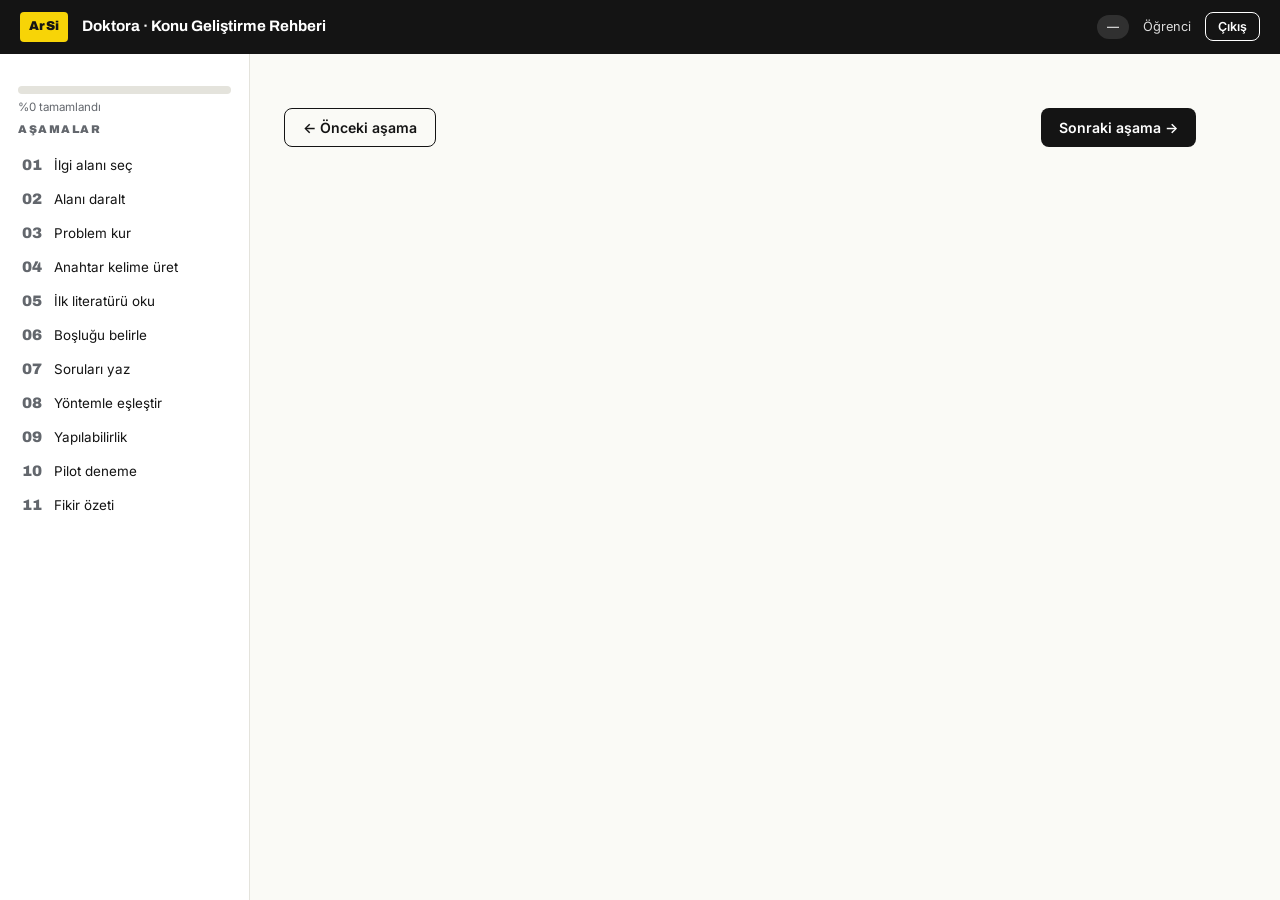
==== index.html @ 45e11c39 "Gemini AI entegrasyonu (anahtar Firestore'dan okunuyor, kodda yok): otomatik çeviri, boşluk/soru öne" ====
<!DOCTYPE html>
<html lang="tr">
<head>
<meta charset="UTF-8">
<meta name="viewport" content="width=device-width, initial-scale=1.0">
<title>Araştırma Konusu Geliştirme Sihirbazı</title>
<link rel="stylesheet" href="css/style.css">
<style>
@keyframes arsiSpin { to { transform: rotate(360deg); } }
.ai-spin { display:inline-block; width:11px; height:11px; border:2px solid rgba(20,20,20,.25); border-top-color:#141414; border-radius:50%; animation: arsiSpin .7s linear infinite; margin-right:6px; vertical-align:-1px; }
#aiStatus .ai-spin { border-color:rgba(255,255,255,.35); border-top-color:#fff; }
.ai-btn[disabled] { opacity:.6; cursor:wait; }
</style>
</head>
<body>

<!-- ============ UYGULAMA ============ -->
<div id="appScreen">
  <div class="topbar">
    <span class="mark">ArSi</span>
    <span class="title">Doktora · Konu Geliştirme Rehberi</span>
    <span class="spacer"></span>
    <span id="saveState" class="savestate">—</span>
    <span id="aiStatus" class="savestate" hidden style="background:rgba(247,212,7,.35)"><span class="ai-spin"></span>ArSi çalışıyor…</span>
    <span class="who" id="whoAmI"></span>
    <button class="btn sm ghost" style="border-color:#fff;color:#fff" id="logoutBtn">Çıkış</button>
  </div>

  <div class="layout">
    <nav class="rail" id="rail">
      <div class="progresswrap">
        <div class="progressbar"><div id="progressFill"></div></div>
        <div class="progresslabel" id="progressLabel">%0 tamamlandı</div>
      </div>
      <div class="rail-head">Aşamalar</div>
    </nav>

    <main class="content" id="stages">

      <section class="stage" data-stage="1">
        <span class="eyebrow">Aşama 1 / 11</span>
        <h1>İlgi alanını seç</h1>
        <p class="hint" style="margin-top:-8px">Burada hedeflenen: sizi gerçekten ilgilendiren geniş akademik alanları belirlemek. Bu seçimler henüz kesin konu değil, sadece başlangıç noktası.</p>
        <div class="yap"><b>YAP:</b> Boş sayfaya konu yazmaya çalışma; aşağıdaki alan havuzundan hareket et. Sana akademik olarak ilginç gelen <b>en az 3, en fazla 5</b> alanı işaretle, her biri için kısa gerekçe yaz.</div>
        <div class="card">
          <h3>Alan havuzu</h3>
          <div class="checks" id="alanChecks"></div>
          <label class="f">Diğer (listede yoksa)</label>
          <input type="text" data-k="s1.diger" placeholder="Kendi alanınızı yazın">
        </div>
        <div class="card">
          <h3>Seçtiğim alanlar ve gerekçelerim</h3>
          <p class="hint">Hedeflenen: her seçtiğiniz alan için neden ilginizi çektiğini, fark ettiğiniz ilk sorunu ve hangi bağlamda çalışabileceğinizi ayrı ayrı, rahatça yazabilmeniz. Yukarıda işaretlediğiniz alanlar otomatik listelenir.</p>
          <div id="alanRows"></div>
          <div class="kontrol"><b>Kontrol sorusu:</b> Seçtiğim alan yalnızca popüler olduğu için mi ilgimi çekiyor, yoksa gerçekten araştırmaya değer bir sorun içeriyor mu?</div>
        </div>
      </section>

      <section class="stage" data-stage="2">
        <span class="eyebrow">Aşama 2 / 11</span>
        <h1>Geniş alanı daralt</h1>
        <p class="hint" style="margin-top:-8px">Burada hedeflenen: geniş bir alanı, gerçekten araştırılabilir küçük bir konuya indirgemek. Beş boyuttan seçim yaptıkça konu netleşir.</p>
        <div class="yap"><b>YAP:</b> Seçtiğin alanı beş açıdan daralt: hedef grup, beceri/odak, araç, bağlam ve veri.</div>
        <div class="card"><h3>Hedef grup</h3><div class="checks" id="hedefChecks"></div><input type="text" data-k="s2.hedefDiger" placeholder="Diğer (listede yoksa buraya yazın)" style="margin-top:8px"></div>
        <div class="card"><h3>Beceri / odak</h3><div class="checks" id="beceriChecks"></div></div>
        <div class="card"><h3>Araç / ortam</h3><div class="checks" id="aracChecks"></div></div>
        <div class="card"><h3>Bağlam</h3><div class="checks" id="baglamChecks"></div><input type="text" data-k="s2.baglamDiger" placeholder="Diğer (listede yoksa buraya yazın)" style="margin-top:8px"></div>
        <div class="card"><h3>Veri türü</h3><div class="checks" id="veriChecks"></div></div>
        <div class="card">
          <h3>Daraltılmış konu cümlem</h3>
          <p class="hint">Bu cümle sonraki tüm aşamaların temelidir — boş bırakırsanız ilerleyebilirsiniz ama anahtar kelime üretimi ve özet aşamaları eksik kalır. En azından kabaca doldurmanız önerilir.</p>
          <textarea data-k="s2.konuCumlesi" placeholder="Geniş alan + hedef grup + odak + veri = daraltılmış konu cümlesi"></textarea>
        </div>
      </section>

      <section class="stage" data-stage="3">
        <span class="eyebrow">Aşama 3 / 11</span>
        <h1>Gözlemden araştırma problemine geç</h1>
        <p class="hint" style="margin-top:-8px">Burada hedeflenen: yukarıda verdiğiniz kısa yanıtları, akademik bir "araştırma problemi" paragrafına dönüştürmek. Önce soruları tek tek yanıtlayın; alttaki paragraf kutusuna, o yanıtları birleştirip kalıba oturtarak yazın — otomatik doldurma yoktur, ama yanıtlarınız zaten taslağın malzemesidir.</p>
        <div class="card">
          <label class="f">Ne fark ettim?</label><textarea data-k="s3.fark"></textarea>
          <label class="f">Bu durum neden önemli?</label><textarea data-k="s3.onem"></textarea>
          <label class="f">Bu durum kimleri ilgilendiriyor?</label><textarea data-k="s3.kim"></textarea>
          <label class="f">Bu konu veriyle araştırılabilir mi? Nasıl?</label><textarea data-k="s3.veri"></textarea>
          <label class="f">Benim çalışmam neyi görünür kılabilir?</label><textarea data-k="s3.katki"></textarea>
        </div>
        <div class="card">
          <h3>Problem paragrafım</h3>
          <textarea data-k="s3.paragraf" style="min-height:110px"></textarea>
        </div>
      </section>

      <section class="stage" data-stage="4">
        <span class="eyebrow">Aşama 4 / 11</span>
        <h1>Anahtar kelimeleri üret</h1>
        <p class="hint" style="margin-top:-8px">Burada hedeflenen: konunuzu farklı dillerde arayabilecek anahtar kelimelere çevirmek. <b>Bir hücreye yazıp dışına tıkladığınızda (veya Tab'a bastığınızda), aynı satırdaki boş diller yapay zekâ ile otomatik doldurulur.</b> Dolu hücrelerin üzerine yazılmaz.</p>
        <div class="card">
          <table class="t"><thead><tr><th>Bileşen</th><th>Türkçe</th><th>İngilizce</th><th>Almanca</th></tr></thead>
          <tbody>
            <tr><td><b>Konu</b></td><td><input data-k="s4.konu.tr"></td><td><input data-k="s4.konu.en"></td><td><input data-k="s4.konu.de"></td></tr>
            <tr><td><b>Hedef grup</b></td><td><input data-k="s4.grup.tr"></td><td><input data-k="s4.grup.en"></td><td><input data-k="s4.grup.de"></td></tr>
            <tr><td><b>Odak / değişken</b></td><td><input data-k="s4.odak.tr"></td><td><input data-k="s4.odak.en"></td><td><input data-k="s4.odak.de"></td></tr>
            <tr><td><b>Yöntem / veri</b></td><td><input data-k="s4.yontem.tr"></td><td><input data-k="s4.yontem.en"></td><td><input data-k="s4.yontem.de"></td></tr>
            <tr><td><b>Bağlam</b></td><td><input data-k="s4.baglam.tr"></td><td><input data-k="s4.baglam.en"></td><td><input data-k="s4.baglam.de"></td></tr>
          </tbody></table>
          <div class="btnrow"><button class="btn acc" id="komboBtn" type="button">Arama kombinasyonlarını üret</button></div>
          <div id="komboList" style="margin-top:12px"></div>
        </div>
      </section>

      <section class="stage" data-stage="5">
        <span class="eyebrow">Aşama 5 / 11</span>
        <h1>İlk literatür okuması</h1>
        <p class="hint" style="margin-top:-8px">Burada hedeflenen: alanınızda daha önce ne çalışılmış görmek. Bulduğunuz makaleleri "Notlarıma ekle" ile aşağıya taşıyıp kısa notlar bırakın.</p>
        <div class="card">
          <h3>Literatür ara <span class="hint">(OpenAlex)</span></h3>
          <div class="grid2" style="align-items:end">
            <div>
              <label class="f">Arama sorgusu</label>
              <input type="text" id="litQuery" placeholder='örn. "pre-service teachers" AI material development'>
            </div>
            <div class="btnrow" style="margin:0 0 2px">
              <button class="btn acc" id="litSearchBtn" type="button">Ara</button>
              <select id="litYear" style="width:auto">
                <option value="">Tüm yıllar</option>
                <option value="2020">2020 ve sonrası</option>
                <option value="2022" selected>2022 ve sonrası</option>
                <option value="2024">2024 ve sonrası</option>
              </select>
            </div>
          </div>
          <div id="litResults"></div>
        </div>
        <div class="card">
          <h3>Okuma notlarım</h3>
          <p class="hint">Arama sonuçlarındaki "Notlarıma ekle" düğmesi kaynağı buraya taşır; her kaynak için amaç, yöntem, bulgu ve kendi fikriniz için anlamını ayrı ayrı yazabilirsiniz.</p>
          <div id="litRows"></div>
          <div class="btnrow"><button class="btn ghost sm" id="litAddRow" type="button">+ Elle kaynak ekle</button></div>
        </div>
        <div class="card">
          <h3>Okuma sonrası kontrol</h3>
          <p class="hint">Yukarıdaki notlarınıza bakarak bu alanları elle doldurun. (Bu adımı yapay zekâ desteğiyle otomatikleştirme özelliği yakında eklenecek.)</p>
          <input data-k="s5.yontemNotu" placeholder="Anket / görüşme / deneysel / doküman analizi / karma ...">
          <label class="f">En sık çalışılan hedef grup kim?</label>
          <input data-k="s5.grupNotu">
          <label class="f">Bu çalışmalarda eksik kalan yön ne olabilir?</label>
          <textarea data-k="s5.eksikNotu"></textarea>
        </div>
      </section>

      <section class="stage" data-stage="6">
        <span class="eyebrow">Aşama 6 / 11</span>
        <h1>Araştırma boşluğunu belirle</h1>
        <p class="hint" style="margin-top:-8px">Burada hedeflenen: literatürde eksik kalan, sizin çalışmanızın doldurabileceği yeri bulmak. Altındaki "Yapay zekâ ile taslak öner" düğmesi, Aşama 5'teki notlarınızdan yola çıkarak bir taslak paragraf önerir — siz düzenlersiniz.</p>
        <div class="card"><div id="boslukChecks"></div></div>
        <div class="card">
          <h3>Araştırma boşluğu paragrafım</h3>
          <div class="btnrow" style="margin-top:0;margin-bottom:10px"><button class="btn acc ai-btn" id="aiBoslukBtn" type="button">✨ Yapay zekâ ile taslak öner</button></div>
          <textarea data-k="s6.paragraf" style="min-height:110px"></textarea>
        </div>
      </section>

      <section class="stage" data-stage="7">
        <span class="eyebrow">Aşama 7 / 11</span>
        <h1>Araştırma sorularını yaz</h1>
        <p class="hint" style="margin-top:-8px">Burada hedeflenen: konunuzu, veriyle cevaplanabilir net sorulara dönüştürmek. Altındaki "Yapay zekâ ile soru öner" düğmesi, önceki aşamalardaki bilgilerinizden bir taslak soru seti önerir — siz düzenlersiniz.</p>
        <div class="card">
          <h3>Soru kalıpları</h3>
          <div id="kalipList"></div>
        </div>
        <div class="card">
          <div class="btnrow" style="margin-top:0;margin-bottom:10px"><button class="btn acc ai-btn" id="aiSorularBtn" type="button">✨ Yapay zekâ ile soru öner</button></div>
          <label class="f">Ana araştırma sorusu</label>
          <textarea data-k="s7.ana"></textarea>
          <label class="f">Alt soru 1</label><textarea data-k="s7.alt1" style="min-height:48px"></textarea>
          <label class="f">Alt soru 2</label><textarea data-k="s7.alt2" style="min-height:48px"></textarea>
          <label class="f">Alt soru 3</label><textarea data-k="s7.alt3" style="min-height:48px"></textarea>
        </div>
      </section>

      <section class="stage" data-stage="8">
        <span class="eyebrow">Aşama 8 / 11</span>
        <h1>Soruyu yöntemle eşleştir</h1>
        <p class="hint" style="margin-top:-8px">Burada hedeflenen: sorunuzun tipine uygun araştırma yöntemini seçmek — yöntemi konudan önce seçmemek önemlidir.</p>
        <div class="card">
          <label class="f">Sorumun tipi</label>
          <select data-k="s8.tip">
            <option value="">Seçin…</option>
            <option>Katılımcılar ne düşünüyor? (görüş)</option>
            <option>Katılımcılar bir ölçeğe ne düzeyde katılıyor?</option>
            <option>Uygulama öncesi–sonrası değişim var mı?</option>
            <option>Katılımcılar süreci nasıl deneyimliyor?</option>
            <option>Hem düzeyi hem nedeni anlamak istiyorum</option>
            <option>Ders kitabında / metinde ne var?</option>
            <option>AI çıktıları nasıl özellikler gösteriyor?</option>
            <option>Bir temsil nasıl kuruluyor?</option>
          </select>
          <div id="yontemOneri" class="kontrol" style="display:none"></div>
          <label class="f">Seçtiğim yöntem</label>
          <select data-k="s8.yontem" id="yontemSelect"></select>
          <label class="f">Veri kaynağı</label>
          <input data-k="s8.veriKaynagi">
          <label class="f">Neden uygun?</label>
          <textarea data-k="s8.gerekce"></textarea>
        </div>
      </section>

      <section class="stage" data-stage="9">
        <span class="eyebrow">Aşama 9 / 11</span>
        <h1>Veri kaynağı ve yapılabilirlik</h1>
        <p class="hint" style="margin-top:-8px">Burada hedeflenen: fikrin sadece ilginç değil, yaz döneminde gerçekten uygulanabilir olduğunu kontrol etmek.</p>
        <div class="card">
          <label class="f">Toplayacağım veri</label><input data-k="s9.veri">
          <div class="grid3">
            <div><label class="f">Kimden / nereden?</label><input data-k="s9.kimden"></div>
            <div><label class="f">Tahmini sayı</label><input data-k="s9.sayi"></div>
            <div><label class="f">Süre</label><input data-k="s9.sure"></div>
          </div>
          <div class="grid2">
            <div><label class="f">Toplama aracı</label><input data-k="s9.arac"></div>
            <div><label class="f">Etik izin gerekiyor mu? Süreç?</label><input data-k="s9.etik"></div>
          </div>
          <label class="f">Yapılabilirlik değerlendirmem</label>
          <textarea data-k="s9.degerlendirme"></textarea>
        </div>
      </section>

      <section class="stage" data-stage="10">
        <span class="eyebrow">Aşama 10 / 11</span>
        <h1>Küçük ön araştırma / pilot deneme</h1>
        <p class="hint" style="margin-top:-8px">Burada hedeflenen: büyük veri toplamaya başlamadan önce fikrin küçük ölçekte işleyip işlemediğini görmek.</p>
        <div class="card"><h3>Ön araştırma türüm</h3><div class="checks" id="pilotChecks"></div></div>
        <div class="card">
          <label class="f">Ne denedim / deneyeceğim?</label><textarea data-k="s10.deneme"></textarea>
          <label class="f">Hangi veriyle?</label><textarea data-k="s10.veri" style="min-height:48px"></textarea>
          <label class="f">Ne fark ettim?</label><textarea data-k="s10.gozlem"></textarea>
          <label class="f">Fikir çalışıyor mu? Neden?</label><textarea data-k="s10.sonuc" style="min-height:48px"></textarea>
          <label class="f">Ne değiştirmem gerekir?</label><textarea data-k="s10.degisiklik" style="min-height:48px"></textarea>
          <label class="f">Bu fikir ne olabilir?</label>
          <select data-k="s10.potansiyel">
            <option value="">Seçin…</option>
            <option>Tez olabilir</option>
            <option>Makale olabilir</option>
            <option>Proje olabilir</option>
            <option>Şimdilik zayıf</option>
          </select>
        </div>
      </section>

      <section class="stage" data-stage="11">
        <span class="eyebrow">Aşama 11 / 11</span>
        <h1>Danışmanla paylaşılacak araştırma fikri özeti</h1>
        <p class="hint" style="margin-top:-8px">Burada hedeflenen: önceki 10 aşamada yazdıklarınızı danışmanınızla ilk toplantıda paylaşabileceğiniz tek bir belgeye toplamak.</p>
        <div class="btnrow"><button class="btn acc" id="ozetDoldur" type="button">Önceki aşamalardan otomatik doldur</button></div>
        <div class="card">
          <label class="f">Geçici başlık</label><input data-k="s11.baslik">
          <label class="f">Genel alan</label><input data-k="s11.alan">
          <label class="f">Daraltılmış konu</label><textarea data-k="s11.konu" style="min-height:48px"></textarea>
          <label class="f">Problem</label><textarea data-k="s11.problem"></textarea>
          <label class="f">Literatür boşluğu</label><textarea data-k="s11.bosluk"></textarea>
          <label class="f">Amaç</label><textarea data-k="s11.amac" style="min-height:48px"></textarea>
          <label class="f">Ana araştırma sorusu</label><textarea data-k="s11.ana" style="min-height:48px"></textarea>
          <label class="f">Alt sorular</label><textarea data-k="s11.alt"></textarea>
          <label class="f">Yöntem ve gerekçesi</label><textarea data-k="s11.yontem" style="min-height:48px"></textarea>
          <label class="f">Veri kaynağı</label><textarea data-k="s11.veriKaynagi" style="min-height:48px"></textarea>
          <label class="f">Ön araştırmadan çıkan not</label><textarea data-k="s11.pilotNotu" style="min-height:48px"></textarea>
          <label class="f">Beklenen katkı</label><textarea data-k="s11.katki"></textarea>
          <label class="f">İlk kaynakça (her satıra bir kaynak)</label><textarea data-k="s11.kaynakca" style="min-height:110px"></textarea>
        </div>
        <div class="btnrow">
          <button class="btn" id="ozetOnizle" type="button">Önizle</button>
          <button class="btn acc" id="ozetIndir" type="button">Word olarak indir (.doc)</button>
          <button class="btn ghost" id="ozetYazdir" type="button">Yazdır / PDF</button>
        </div>
        <div id="ozetPreview" class="ozet-preview" style="margin-top:18px; display:none"></div>
      </section>

      <div class="navrow">
        <button class="btn ghost" id="prevBtn" type="button">← Önceki aşama</button>
        <button class="btn" id="nextBtn" type="button">Sonraki aşama →</button>
      </div>
    </main>
  </div>
</div>

<script type="module">
// ============================================================
// REST SÜRÜMÜ — Firebase SDK YOK. Sadece düz fetch() ile
// Firestore REST API'sine bağlanır. SDK'nın canlı-bağlantı
// (streaming) katmanı bazı ağlarda sessizce takılabiliyor;
// düz HTTPS istekleri bu sorunu ortadan kaldırır.
// ============================================================
const PROJECT_ID = "arastirma-sihirbazi";
const BASE = `https://firestore.googleapis.com/v1/projects/${PROJECT_ID}/databases/(default)/documents`;
const OPENALEX_MAILTO = "bbasaran@anadolu.edu.tr";

// ---- Gemini (yapay zekâ) desteği ----
let GEMINI_API_KEY = null; // Firestore'daki config/app.geminiKey'den okunur (koda gömülmez)
const GEMINI_MODEL = "gemini-2.0-flash";
let aiBusyCount = 0;
function aiBusy(on) {
  aiBusyCount += on ? 1 : -1;
  const el = document.getElementById("aiStatus");
  if (el) el.hidden = aiBusyCount <= 0;
}
async function callGemini(prompt) {
  if (!GEMINI_API_KEY) throw new Error("Gemini API anahtarı henüz ayarlanmamış. /ayarlar.html sayfasından anahtarı kaydedin.");
  aiBusy(true);
  try {
    const res = await fetch(`https://generativelanguage.googleapis.com/v1beta/models/${GEMINI_MODEL}:generateContent?key=${GEMINI_API_KEY}`, {
      method: "POST",
      headers: { "Content-Type": "application/json" },
      body: JSON.stringify({ contents: [{ parts: [{ text: prompt }] }] })
    });
    if (!res.ok) {
      const errText = await res.text().catch(() => "");
      throw new Error("Gemini hatası (" + res.status + ") " + errText.slice(0, 200));
    }
    const json = await res.json();
    const text = (json.candidates?.[0]?.content?.parts || []).map(p => p.text || "").join("");
    return text.trim();
  } finally {
    aiBusy(false);
  }
}
function extractJson(text) {
  const m = text.match(/\{[\s\S]*\}/);
  if (!m) return null;
  try { return JSON.parse(m[0]); } catch (e) { return null; }
}

const $ = (s) => document.querySelector(s);
const $$ = (s) => [...document.querySelectorAll(s)];
const esc = (s) => String(s ?? "").replace(/[&<>"']/g, c => ({ "&":"&amp;","<":"&lt;",">":"&gt;",'"':"&quot;","'":"&#39;" }[c]));
function debounce(fn, ms) { let t; return (...a) => { clearTimeout(t); t = setTimeout(() => fn(...a), ms); }; }

// ---- Firestore REST <-> JS dönüştürücüleri ----
function toValue(v) {
  if (v === undefined || v === null) return { nullValue: null };
  if (typeof v === "string") return { stringValue: v };
  if (typeof v === "boolean") return { booleanValue: v };
  if (typeof v === "number") return Number.isInteger(v) ? { integerValue: String(v) } : { doubleValue: v };
  if (Array.isArray(v)) return { arrayValue: { values: v.map(toValue) } };
  if (typeof v === "object") return { mapValue: { fields: toFields(v) } };
  return { stringValue: String(v) };
}
function toFields(obj) {
  const out = {};
  for (const [k, v] of Object.entries(obj)) out[k] = toValue(v);
  return out;
}
function fromValue(val) {
  if (!val) return null;
  if ("stringValue" in val) return val.stringValue;
  if ("integerValue" in val) return parseInt(val.integerValue, 10);
  if ("doubleValue" in val) return val.doubleValue;
  if ("booleanValue" in val) return val.booleanValue;
  if ("timestampValue" in val) return val.timestampValue;
  if ("nullValue" in val) return null;
  if ("arrayValue" in val) return (val.arrayValue.values || []).map(fromValue);
  if ("mapValue" in val) return fromFields(val.mapValue.fields || {});
  return null;
}
function fromFields(fields) {
  const out = {};
  for (const [k, v] of Object.entries(fields || {})) out[k] = fromValue(v);
  return out;
}
function docIdFromName(name) { return name.split("/").pop(); }

// ---- REST yardımcıları (hepsi zaman aşımlı) ----
function withTimeout(promise, ms, label) {
  return Promise.race([
    promise,
    new Promise((_, reject) => setTimeout(() => reject(new Error(label + ": " + ms/1000 + " saniyede yanıt alınamadı. İnternet bağlantınızı kontrol edip tekrar deneyin.")), ms))
  ]);
}
async function restList(collectionName) {
  const res = await fetch(`${BASE}/${collectionName}?pageSize=300`);
  if (!res.ok) throw new Error("Sunucu hatası (" + res.status + ")");
  const json = await res.json();
  return (json.documents || []).map(d => ({ id: docIdFromName(d.name), data: fromFields(d.fields) }));
}
async function restGet(path) {
  const res = await fetch(`${BASE}/${path}`);
  if (res.status === 404) return null;
  if (!res.ok) throw new Error("Sunucu hatası (" + res.status + ")");
  const json = await res.json();
  return fromFields(json.fields);
}
async function restSet(path, dataObj) {
  const res = await fetch(`${BASE}/${path}`, {
    method: "PATCH",
    headers: { "Content-Type": "application/json" },
    body: JSON.stringify({ fields: toFields(dataObj) })
  });
  if (!res.ok) throw new Error("Yazma hatası (" + res.status + ")");
  return res.json();
}

const DEFAULT_OPTIONS = {
  alanlar: ["Yabancı dil öğretiminde yapay zekâ","Üretken yapay zekâ ile materyal geliştirme","AI destekli yazma becerisi","AI destekli konuşma pratiği","AI avatarlar / sanal konuşma partnerleri","AI çıktılarının pedagojik değerlendirilmesi","Öğretmen adaylarının dijital yeterlikleri","Öğretmenlerin teknoloji kullanımı","AI okuryazarlığı ve eleştirel kullanım","Almanca öğretmen eğitiminde mikro yeterlilikler","Ders kitabı analizi","Ders kitaplarında kültür temsilleri","Ders kitaplarında cinsiyet / meslek temsilleri","Ders kitaplarında aile temsilleri","Kültürlerarası öğrenme","Dil öğreniminde motivasyon","Dil öğreniminde kaygı","Dil öğreniminde öz yeterlik","Okuma becerisi ve metin seçimi","GER / CEFR düzey belirleme","Ölçme ve değerlendirme","Öğrenci özerkliği ve stratejiler","Çok dillilik","Göç, kimlik ve dil öğrenimi","Özel gereksinimli öğrenciler için yabancı dil öğretimi","Müfredat / program / politika analizi"],
  hedefGruplar: ["Almanca öğretmen adayları", "Lisans öğrencileri", "Hazırlık öğrencileri", "Almanca öğretmenleri", "Akademisyenler", "Ders kitabı kullanıcıları"],
  beceriler: ["Yazma", "Konuşma", "Okuma", "Dinleme", "Materyal geliştirme", "Ölçme / Değerlendirme", "Kültür / temsil", "Motivasyon / kaygı / öz yeterlik", "Yeterlilikler", "Sınavlara hazırlık", "Diğer"],
  araclar: ["Büyük Dil Modelleri (LLM)", "AI avatar / konuşma botu", "Çevrim içi Anket", "Ders kitabı / PDF / metin", "Öğrenci ürünleri", "Müfredat veya program belgeleri"],
  baglamlar: ["Almanca öğretmenliği", "Yabancı dil olarak Almanca", "Türkiye bağlamı", "Öğretmen eğitimi", "Lisans dersi", "Uzaktan / dijital öğrenme ortamı"],
  veriTurleri: ["Anket", "Görüşme", "Açık uçlu yanıt", "Ders kitabı içeriği", "AI çıktısı", "Öğrenci ürünü", "Gözlem / günlük", "Rubrik puanlaması"],
  bosluklar: ["Bağlam boşluğu", "Yöntem boşluğu", "Örneklem boşluğu", "Veri boşluğu", "Kuramsal boşluk", "Güncellik boşluğu"],
  soruKaliplari: ["... öğrencileri / öğretmen adayları ... sürecini nasıl deneyimlemektedir?","Katılımcılar ... hakkında ne düşünmektedir?","Katılımcılar ... aracını hangi amaçlarla ve nasıl kullanmaktadır?","... ile ... arasında nasıl bir fark bulunmaktadır?","... ile ... arasında anlamlı bir ilişki var mıdır?","... süreci hangi aşamalardan oluşmaktadır?","... çıktılarında hangi özellikler, hatalar veya örüntüler öne çıkmaktadır?","... materyallerinde ... nasıl temsil edilmektedir?"],
  yontemler: ["Nicel", "Nitel", "Karma yöntem", "Doküman analizi", "İçerik analizi", "Söylem analizi", "Deneysel / yarı deneysel", "Rubrik değerlendirme"],
  pilotSecenekleri: ["Mini anket (10–15 kişi, 5–8 soru)","Kısa görüşme (3–5 kişi, ~10 dk)","Doküman denemesi (2–3 sayfa/etkinlik kodlama)","AI çıktısı denemesi (aynı görev, 2–3 araç)","Literatür mini haritası (10 makale tablosu)","Rubrik denemesi (3–5 çıktı üzerinde)"]
};

let uid = null, profile = null, OPT = DEFAULT_OPTIONS, data = {}, currentStage = 1;
const STAGE_COUNT = 11;
const STAGE_NAMES = ["İlgi alanı seç","Alanı daralt","Problem kur","Anahtar kelime üret","İlk literatürü oku","Boşluğu belirle","Soruları yaz","Yöntemle eşleştir","Yapılabilirlik","Pilot deneme","Fikir özeti"];

function show() { /* artık tek ekran var, no-op */ }
function setBtnLoading() { /* kullanılmıyor */ }

// ------------------------------------------------------------
// BAŞLANGIÇ — hiçbir giriş yok. Kimlik otomatik oluşturulur ve
// tarayıcıda saklanır; sayfa açılır açılmaz sihirbaz gösterilir.
// ------------------------------------------------------------
function newId() {
  return "u" + Date.now().toString(36) + Math.random().toString(36).slice(2, 8);
}

$("#logoutBtn").onclick = () => {
  if (!confirm("Bu tarayıcıdaki kaydı silip yeni bir çalışma başlatmak istiyor musunuz? Mevcut ilerlemeniz sunucuda saklı kalır ama bu tarayıcıdan artık erişemezsiniz.")) return;
  localStorage.removeItem("arsi_uid");
  localStorage.removeItem("arsi_profile");
  location.reload();
};

(function boot() {
  let savedUid = localStorage.getItem("arsi_uid");
  let savedProfile = localStorage.getItem("arsi_profile");
  if (!savedUid) {
    savedUid = newId();
    savedProfile = JSON.stringify({ ad: "", soyad: "", program: "" });
    localStorage.setItem("arsi_uid", savedUid);
    localStorage.setItem("arsi_profile", savedProfile);
  }
  uid = savedUid;
  try { profile = JSON.parse(savedProfile); } catch (e) { profile = { ad: "", soyad: "", program: "" }; }
  startApp();
})();

function openWizardNow() {
  $("#whoAmI").textContent = `${profile.ad} ${profile.soyad}`.trim() || "Öğrenci";
  buildRail(); buildDynamicUI(); restoreInputs(); renderAlanRows(); renderLitRows(); bindAutosave(); setupTranslation();
  goStage(1);
}

async function startApp() {
  // Sihirbazı ANINDA aç — ağ isteklerini bekleme. Veri varsa
  // arka planda sessizce çekilip ekrana uygulanır.
  openWizardNow();

  // Arka planda (görünmez şekilde) veri senkronizasyonu dene
  fetch(`${BASE}/config/app`)
    .then(r => r.ok ? r.json() : null)
    .then(json => {
      if (!json) return;
      const cfg = fromFields(json.fields);
      if (cfg && cfg.options) {
        OPT = { ...DEFAULT_OPTIONS, ...cfg.options };
        buildDynamicUI(); restoreInputs();
      }
      if (cfg && cfg.geminiKey) {
        GEMINI_API_KEY = cfg.geminiKey;
      }
    })
    .catch(() => {});

  fetch(`${BASE}/submissions/${uid}`)
    .then(r => r.ok ? r.json() : null)
    .then(json => {
      if (!json) return;
      const sub = fromFields(json.fields);
      if (sub && sub.data && Object.keys(sub.data).length) {
        data = sub.data;
        restoreInputs(); renderAlanRows(); renderLitRows(); updateProgress();
      }
    })
    .catch(() => {});
}

function buildRail() {
  const rail = $("#rail");
  for (let i = 1; i <= STAGE_COUNT; i++) {
    const b = document.createElement("button");
    b.className = "stage-btn"; b.dataset.stage = i;
    b.innerHTML = `<span class="num">${String(i).padStart(2, "0")}</span><span>${esc(STAGE_NAMES[i - 1])}</span><span class="done" hidden>✓</span>`;
    b.onclick = () => goStage(i);
    rail.appendChild(b);
  }
}
function goStage(n) {
  currentStage = n;
  $$(".stage").forEach(s => s.classList.toggle("visible", +s.dataset.stage === n));
  $$(".stage-btn").forEach(b => b.classList.toggle("active", +b.dataset.stage === n));
  $("#prevBtn").disabled = n === 1;
  $("#nextBtn").disabled = n === STAGE_COUNT;
  window.scrollTo({ top: 0 });
  updateProgress();
}
$("#prevBtn").onclick = () => goStage(Math.max(1, currentStage - 1));
$("#nextBtn").onclick = () => goStage(Math.min(STAGE_COUNT, currentStage + 1));

function stageDone(i) {
  switch (i) {
    case 1: return (data["s1.alanlar"] || []).length >= 3;
    case 2: return !!(data["s2.konuCumlesi"] || "").trim();
    case 3: return !!(data["s3.paragraf"] || "").trim();
    case 4: return !!((data["s4.konu.en"] || data["s4.konu.tr"] || "").trim());
    case 5: return (data["s5.kaynaklar"] || []).length >= 1;
    case 6: return !!(data["s6.paragraf"] || "").trim();
    case 7: return !!(data["s7.ana"] || "").trim();
    case 8: return !!(data["s8.yontem"] || "").trim();
    case 9: return !!(data["s9.veri"] || "").trim();
    case 10: return !!(data["s10.deneme"] || "").trim();
    case 11: return !!(data["s11.baslik"] || "").trim();
  }
  return false;
}
function updateProgress() {
  let done = 0;
  $$(".stage-btn").forEach(b => { const ok = stageDone(+b.dataset.stage); b.querySelector(".done").hidden = !ok; if (ok) done++; });
  const pct = Math.round(done / STAGE_COUNT * 100);
  $("#progressFill").style.width = pct + "%";
  $("#progressLabel").textContent = `%${pct} tamamlandı (${done}/${STAGE_COUNT} aşama)`;
  return pct;
}

function checkGroup(containerId, key, list, max = 99) {
  const c = $("#" + containerId);
  c.innerHTML = "";
  list.forEach(item => {
    const l = document.createElement("label");
    l.innerHTML = `<input type="checkbox" value="${esc(item)}"> <span>${esc(item)}</span>`;
    const inp = l.querySelector("input");
    inp.checked = (data[key] || []).includes(item);
    inp.onchange = () => {
      let arr = data[key] || [];
      if (inp.checked) { if (arr.length >= max) { inp.checked = false; alert(`En fazla ${max} seçim yapabilirsiniz.`); return; } arr = [...arr, item]; }
      else arr = arr.filter(x => x !== item);
      data[key] = arr;
      if (key === "s1.alanlar") renderAlanRows();
      queueSave();
    };
    c.appendChild(l);
  });
}

function buildDynamicUI() {
  checkGroup("alanChecks", "s1.alanlar", OPT.alanlar, 5);
  checkGroup("hedefChecks", "s2.hedef", OPT.hedefGruplar, 2);
  checkGroup("beceriChecks", "s2.beceri", OPT.beceriler, 2);
  checkGroup("aracChecks", "s2.arac", OPT.araclar, 2);
  checkGroup("baglamChecks", "s2.baglam", OPT.baglamlar, 2);
  checkGroup("veriChecks", "s2.veri", OPT.veriTurleri, 2);
  checkGroup("pilotChecks", "s10.tur", OPT.pilotSecenekleri, 2);

  const bc = $("#boslukChecks"); bc.innerHTML = "";
  OPT.bosluklar.forEach((b, i) => {
    const wrap = document.createElement("div"); wrap.style.marginBottom = "12px";
    wrap.innerHTML = `<label style="display:flex;gap:8px;font-weight:600;font-size:.88rem"><input type="checkbox" data-bosluk="${esc(b)}"> ${esc(b)}</label><input type="text" data-k="s6.kanit.${i}" placeholder="Kanıt / kaynak…" style="margin-top:4px">`;
    const inp = wrap.querySelector("input[type=checkbox]");
    inp.checked = (data["s6.turler"] || []).includes(b);
    inp.onchange = () => { let arr = data["s6.turler"] || []; arr = inp.checked ? [...arr, b] : arr.filter(x => x !== b); data["s6.turler"] = arr; queueSave(); };
    bc.appendChild(wrap);
  });

  const kl = $("#kalipList"); kl.innerHTML = "";
  OPT.soruKaliplari.forEach(k => {
    const btn = document.createElement("button");
    btn.type = "button"; btn.className = "btn ghost sm";
    btn.style.cssText = "display:block;width:100%;text-align:left;margin:4px 0;font-weight:400";
    btn.textContent = k;
    btn.onclick = () => { const ta = document.querySelector('[data-k="s7.ana"]'); ta.value = k; data["s7.ana"] = k; queueSave(); ta.focus(); };
    kl.appendChild(btn);
  });

  const ys = $("#yontemSelect");
  ys.innerHTML = '<option value="">Seçin…</option>' + OPT.yontemler.map(y => `<option>${esc(y)}</option>`).join("");

  const MAP = {
    "Katılımcılar ne düşünüyor? (görüş)": "Nitel veya nicel → görüşme, açık uçlu form, anket",
    "Katılımcılar bir ölçeğe ne düzeyde katılıyor?": "Nicel → anket, ölçek",
    "Uygulama öncesi–sonrası değişim var mı?": "Nicel / deneysel → ön test–son test, performans puanı",
    "Katılımcılar süreci nasıl deneyimliyor?": "Nitel → görüşme, günlük, gözlem notu",
    "Hem düzeyi hem nedeni anlamak istiyorum": "Karma yöntem → anket + görüşme",
    "Ders kitabında / metinde ne var?": "Doküman analizi → metin, görsel, etkinlik, tema kodları",
    "AI çıktıları nasıl özellikler gösteriyor?": "İçerik analizi / rubrik → AI çıktıları, puanlama rubriği, karşılaştırma",
    "Bir temsil nasıl kuruluyor?": "İçerik / söylem analizi → ders kitabı, görsel, metin, görev yönergeleri"
  };
  document.querySelector('[data-k="s8.tip"]').addEventListener("change", (e) => {
    const box = $("#yontemOneri"); const v = MAP[e.target.value];
    box.style.display = v ? "block" : "none";
    if (v) box.innerHTML = "<b>Önerilen eşleşme:</b> " + esc(v);
  });
}

function renderAlanRows() {
  const wrap = $("#alanRows");
  const alanlar = data["s1.alanlar"] || []; const detay = data["s1.detay"] || {};
  wrap.innerHTML = "";
  if (!alanlar.length) { wrap.innerHTML = '<p class="hint">Henüz alan seçilmedi.</p>'; return; }
  alanlar.forEach(a => {
    const d = detay[a] || {};
    const card = document.createElement("div");
    card.style.cssText = "border:1px solid var(--line);border-radius:8px;padding:14px 16px;margin-bottom:14px;background:#fff";
    card.innerHTML = `
      <h4 style="margin:0 0 10px;font-family:var(--display)">${esc(a)}</h4>
      <label class="f">Neden ilgimi çekiyor?</label>
      <textarea data-alan="${esc(a)}" data-f="neden" style="min-height:64px">${esc(d.neden || "")}</textarea>
      <label class="f">Fark ettiğim ilk sorun</label>
      <textarea data-alan="${esc(a)}" data-f="sorun" style="min-height:64px">${esc(d.sorun || "")}</textarea>
      <label class="f">Çalışabileceğim bağlam</label>
      <textarea data-alan="${esc(a)}" data-f="baglam" style="min-height:64px">${esc(d.baglam || "")}</textarea>`;
    wrap.appendChild(card);
  });
  wrap.querySelectorAll("textarea").forEach(ta => ta.addEventListener("input", () => {
    const det = data["s1.detay"] || {}; det[ta.dataset.alan] = det[ta.dataset.alan] || {};
    det[ta.dataset.alan][ta.dataset.f] = ta.value; data["s1.detay"] = det; queueSave();
  }));
}

$("#komboBtn").onclick = () => {
  const g = (k) => (data[k] || "").trim(); const combos = [];
  const push = (parts) => { const p = parts.filter(Boolean); if (p.length >= 2) combos.push(p.map(x => `"${x}"`).join(" AND ")); };
  ["tr", "en", "de"].forEach(l => {
    push([g(`s4.konu.${l}`), g(`s4.grup.${l}`)]);
    push([g(`s4.konu.${l}`), g(`s4.odak.${l}`)]);
    push([g(`s4.konu.${l}`), g(`s4.grup.${l}`), g(`s4.odak.${l}`)]);
    push([g(`s4.konu.${l}`), g(`s4.baglam.${l}`)]);
  });
  const uniq = [...new Set(combos)]; const el = $("#komboList");
  if (!uniq.length) { el.innerHTML = '<p class="hint">Önce en az iki hücre doldurun.</p>'; return; }
  data["s4.kombolar"] = uniq; queueSave();
  el.innerHTML = "<h3>Denenecek kombinasyonlar</h3>" + uniq.map(c => `<div class="lit-result" style="display:flex;justify-content:space-between;align-items:center;gap:10px"><code style="font-size:.82rem">${esc(c)}</code><button class="btn sm acc" data-q="${esc(c)}" type="button">Bu sorguyla ara →</button></div>`).join("");
  el.querySelectorAll("button").forEach(b => b.onclick = () => { $("#litQuery").value = b.dataset.q.replace(/"/g, ""); goStage(5); searchLiterature(); });
};

function reconstructAbstract(inv) {
  if (!inv) return ""; const words = [];
  for (const [w, positions] of Object.entries(inv)) positions.forEach(p => words[p] = w);
  return words.join(" ");
}

async function searchLiterature() {
  const q = $("#litQuery").value.trim(); if (!q) return;
  const box = $("#litResults"); box.innerHTML = '<p class="hint">Aranıyor…</p>';
  logSearch(q);
  try {
    let url = `https://api.openalex.org/works?search=${encodeURIComponent(q)}&per-page=8&sort=relevance_score:desc`;
    const year = $("#litYear").value;
    if (year) url += `&filter=from_publication_date:${year}-01-01`;
    if (OPENALEX_MAILTO) url += `&mailto=${encodeURIComponent(OPENALEX_MAILTO)}`;
    const res = await fetch(url);
    if (!res.ok) throw new Error("OpenAlex yanıt vermedi (" + res.status + ")");
    const json = await res.json(); const works = json.results || [];
    if (!works.length) { box.innerHTML = '<p class="hint">Sonuç bulunamadı.</p>'; return; }
    box.innerHTML = works.map((w, i) => {
      const authors = (w.authorships || []).slice(0, 3).map(a => a.author?.display_name).filter(Boolean).join(", ") + ((w.authorships || []).length > 3 ? " vd." : "");
      const venue = w.primary_location?.source?.display_name || "";
      const abs = reconstructAbstract(w.abstract_inverted_index);
      const link = w.doi || w.primary_location?.landing_page_url || w.id;
      const oa = w.open_access?.is_oa ? ' · <span style="color:var(--ok);font-weight:700">Açık erişim</span>' : "";
      return `<div class="lit-result"><h4>${esc(w.title || "Başlıksız")}</h4><div class="meta">${esc(authors)} · ${w.publication_year || "?"} · ${esc(venue)} · Atıf: ${w.cited_by_count ?? 0}${oa}</div>${abs ? `<div class="abs" id="abs${i}">${esc(abs)}</div>` : '<div class="hint">Özet mevcut değil.</div>'}<div class="lit-actions"><a class="btn sm ghost" href="${esc(link)}" target="_blank" rel="noopener">Kaynağa git ↗</a>${abs ? `<button class="btn sm ghost" type="button" data-abs="abs${i}">Özetin tamamı</button>` : ""}<button class="btn sm acc" type="button" data-add="${i}">Notlarıma ekle</button></div></div>`;
    }).join("");
    box.querySelectorAll("[data-abs]").forEach(b => b.onclick = () => document.getElementById(b.dataset.abs).classList.toggle("open"));
    box.querySelectorAll("[data-add]").forEach(b => b.onclick = () => {
      const w = works[+b.dataset.add];
      const authors = (w.authorships || []).slice(0, 3).map(a => a.author?.display_name).filter(Boolean).join(", ");
      addLitRow({ kaynak: `${authors} (${w.publication_year || "?"}). ${w.title || ""}. ${w.primary_location?.source?.display_name || ""}. ${w.doi || ""}`.trim(), amac: "", yontem: "", bulgu: "", anlam: "" });
      b.textContent = "Eklendi ✓"; b.disabled = true;
    });
  } catch (err) { box.innerHTML = `<p class="msg err" style="display:block">Arama başarısız: ${esc(err.message)}</p>`; }
}
$("#litSearchBtn").onclick = searchLiterature;
$("#litQuery").addEventListener("keydown", e => { if (e.key === "Enter") { e.preventDefault(); searchLiterature(); } });

async function logSearch(q) {
  try {
    const cur = await restGet(`submissions/${uid}`);
    const arr = (cur && cur.aramalar) || [];
    arr.push({ q, t: Date.now() });
    await restSet(`submissions/${uid}`, { ...(cur || {}), aramalar: arr });
  } catch (e) { /* sessiz */ }
}

function addLitRow(row) { const arr = data["s5.kaynaklar"] || []; arr.push(row); data["s5.kaynaklar"] = arr; renderLitRows(); queueSave(); }
$("#litAddRow").onclick = () => addLitRow({ kaynak: "", amac: "", yontem: "", bulgu: "", anlam: "" });

function renderLitRows() {
  const wrap = $("#litRows"); const arr = data["s5.kaynaklar"] || []; wrap.innerHTML = "";
  if (!arr.length) { wrap.innerHTML = '<p class="hint">Henüz kaynak eklenmedi.</p>'; return; }
  arr.forEach((r, i) => {
    const card = document.createElement("div");
    card.style.cssText = "border:1px solid var(--line);border-radius:8px;padding:14px 16px;margin-bottom:14px;background:#fff";
    const field = (f, label) => `<label class="f">${label}</label><textarea data-i="${i}" data-f="${f}" style="min-height:56px">${esc(r[f] || "")}</textarea>`;
    card.innerHTML = `
      <div style="display:flex;justify-content:space-between;align-items:flex-start;gap:10px">
        <div style="flex:1">${field("kaynak", "Kaynak")}</div>
        <button class="btn sm danger" type="button" data-del="${i}" style="margin-top:22px">✕</button>
      </div>
      ${field("amac", "Amaç")}
      ${field("yontem", "Yöntem / veri")}
      ${field("bulgu", "Temel bulgu")}
      ${field("anlam", "Benim fikrim için anlamı")}`;
    wrap.appendChild(card);
  });
  wrap.querySelectorAll("textarea").forEach(ta => ta.addEventListener("input", () => { data["s5.kaynaklar"][+ta.dataset.i][ta.dataset.f] = ta.value; queueSave(); }));
  wrap.querySelectorAll("[data-del]").forEach(b => b.onclick = () => { data["s5.kaynaklar"].splice(+b.dataset.del, 1); renderLitRows(); queueSave(); });
}

// ------------------------------------------------------------
// AŞAMA 4: dolu hücreden diğer dillere otomatik çeviri
// ------------------------------------------------------------
const TRANSLATE_ROWS = [
  { prefix: "konu", label: "araştırma konusu" },
  { prefix: "grup", label: "hedef grup" },
  { prefix: "odak", label: "odak / değişken" },
  { prefix: "yontem", label: "yöntem / veri" },
  { prefix: "baglam", label: "bağlam" }
];
const LANG_NAME = { tr: "Türkçe", en: "İngilizce", de: "Almanca" };
const rowTranslating = {};

function setupTranslation() {
  TRANSLATE_ROWS.forEach(({ prefix, label }) => {
    ["tr", "en", "de"].forEach(lang => {
      const el = document.querySelector(`[data-k="s4.${prefix}.${lang}"]`);
      if (!el) return;
      el.addEventListener("blur", () => translateRow(prefix, label, lang));
    });
  });
}

async function translateRow(prefix, label, sourceLang) {
  if (rowTranslating[prefix]) return;
  const srcEl = document.querySelector(`[data-k="s4.${prefix}.${sourceLang}"]`);
  const srcText = (srcEl?.value || "").trim();
  if (!srcText) return;
  const targets = ["tr", "en", "de"].filter(l => l !== sourceLang).filter(l => {
    const el = document.querySelector(`[data-k="s4.${prefix}.${l}"]`);
    return el && !el.value.trim();
  });
  if (!targets.length) return;
  rowTranslating[prefix] = true;
  try {
    const prompt = `Sen akademik bir çeviri asistanısın. Aşağıdaki "${label}" ifadesini ${LANG_NAME[sourceLang]} dilinden ${targets.map(t => LANG_NAME[t]).join(" ve ")} diline, akademik literatür taraması için anahtar kelime olarak uygun şekilde çevir. Sadece şu JSON formatında, başka hiçbir açıklama olmadan yanıt ver: {${targets.map(t => `"${t}":"..."`).join(",")}}\n\nMetin: "${srcText}"`;
    const raw = await callGemini(prompt);
    const obj = extractJson(raw);
    if (!obj) return;
    targets.forEach(t => {
      if (obj[t]) {
        const el = document.querySelector(`[data-k="s4.${prefix}.${t}"]`);
        if (el && !el.value.trim()) {
          el.value = obj[t];
          data[`s4.${prefix}.${t}`] = obj[t];
        }
      }
    });
    queueSave();
  } catch (err) {
    console.error("Çeviri hatası:", err);
  } finally {
    rowTranslating[prefix] = false;
  }
}

// ------------------------------------------------------------
// AŞAMA 6: araştırma boşluğu paragrafı önerisi
// ------------------------------------------------------------
$("#aiBoslukBtn").onclick = async () => {
  const btn = $("#aiBoslukBtn");
  const mevcut = (data["s6.paragraf"] || "").trim();
  if (mevcut && !confirm("Mevcut paragrafın üzerine yazılacak. Devam edilsin mi?")) return;
  btn.disabled = true;
  try {
    const notlar = (data["s5.kaynaklar"] || []).map(r => `- ${r.kaynak}: ${r.bulgu || ""}`).join("\n");
    const prompt = `Sen bir akademik araştırma danışmanısın. Aşağıdaki bilgilere dayanarak, Türkçe akademik bir "araştırma boşluğu" paragrafı yaz (2-4 cümle). Kalıp: "Mevcut literatürde ... üzerine çalışmalar bulunmakla birlikte, ... bağlamında ... konusunun yeterince incelenmediği görülmektedir." Sadece paragrafı yaz, başka açıklama ekleme.

Daraltılmış konu: ${data["s2.konuCumlesi"] || "—"}
Problem: ${data["s3.paragraf"] || "—"}
Literatür notları:
${notlar || "—"}
Eksik kalan yön notu: ${data["s5.eksikNotu"] || "—"}`;
    const raw = await callGemini(prompt);
    if (raw) {
      $('[data-k="s6.paragraf"]').value = raw;
      data["s6.paragraf"] = raw;
      queueSave();
    }
  } catch (err) {
    alert("Öneri alınamadı: " + err.message);
  } finally {
    btn.disabled = false;
  }
};

// ------------------------------------------------------------
// AŞAMA 7: araştırma sorusu önerisi
// ------------------------------------------------------------
$("#aiSorularBtn").onclick = async () => {
  const btn = $("#aiSorularBtn");
  const mevcut = (data["s7.ana"] || "").trim();
  if (mevcut && !confirm("Mevcut sorular üzerine yazılacak. Devam edilsin mi?")) return;
  btn.disabled = true;
  try {
    const prompt = `Sen bir akademik araştırma danışmanısın. Aşağıdaki bilgilere dayanarak bir ana araştırma sorusu ve üç alt soru öner (Türkçe, akademik dil). Sadece şu JSON formatında yanıt ver, başka açıklama ekleme: {"ana":"...","alt1":"...","alt2":"...","alt3":"..."}

Daraltılmış konu: ${data["s2.konuCumlesi"] || "—"}
Problem: ${data["s3.paragraf"] || "—"}
Araştırma boşluğu: ${data["s6.paragraf"] || "—"}`;
    const raw = await callGemini(prompt);
    const obj = extractJson(raw);
    if (obj) {
      ["ana", "alt1", "alt2", "alt3"].forEach(k => {
        if (obj[k]) {
          const el = $(`[data-k="s7.${k}"]`);
          if (el) el.value = obj[k];
          data[`s7.${k}`] = obj[k];
        }
      });
      queueSave();
    }
  } catch (err) {
    alert("Öneri alınamadı: " + err.message);
  } finally {
    btn.disabled = false;
  }
};

function restoreInputs() {
  $$("[data-k]").forEach(el => { if (data[el.dataset.k] != null) el.value = data[el.dataset.k]; });
  document.querySelector('[data-k="s8.tip"]').dispatchEvent(new Event("change"));
  if ((data["s4.kombolar"] || []).length) $("#komboBtn").click();
}
function bindAutosave() {
  $$("[data-k]").forEach(el => {
    el.addEventListener("input", () => { data[el.dataset.k] = el.value; queueSave(); });
    el.addEventListener("change", () => { data[el.dataset.k] = el.value; queueSave(); });
  });
}

const saveState = (cls, text) => { const el = $("#saveState"); el.className = "savestate " + cls; el.textContent = text; };
const doSave = async () => {
  saveState("saving", "Kaydediliyor…");
  try {
    await restSet(`submissions/${uid}`, {
      data,
      ogrenci: `${profile.ad} ${profile.soyad}`.trim(),
      program: profile.program || "",
      progress: updateProgress(),
      updatedAt: new Date().toISOString(),
      aramalar: data.__aramalar || []
    });
    saveState("saved", "Kaydedildi ✓");
  } catch (e) { saveState("", "Kaydedilemedi!"); }
};
const queueSave = debounce(doSave, 1200);

$("#ozetDoldur").onclick = () => {
  const set = (k, v) => { if (v && !(data[k] || "").trim()) { data[k] = v; const el = document.querySelector(`[data-k="${k}"]`); if (el) el.value = v; } };
  set("s11.alan", (data["s1.alanlar"] || [])[0] || "");
  set("s11.konu", data["s2.konuCumlesi"]); set("s11.problem", data["s3.paragraf"]); set("s11.bosluk", data["s6.paragraf"]);
  set("s11.ana", data["s7.ana"]);
  set("s11.alt", [data["s7.alt1"], data["s7.alt2"], data["s7.alt3"]].filter(x => (x || "").trim()).map((s, i) => `${i + 1}. ${s}`).join("\n"));
  set("s11.yontem", [data["s8.yontem"], data["s8.gerekce"]].filter(Boolean).join(" — "));
  set("s11.veriKaynagi", data["s8.veriKaynagi"] || data["s9.veri"]);
  set("s11.pilotNotu", data["s10.gozlem"]);
  set("s11.kaynakca", (data["s5.kaynaklar"] || []).map((r, i) => `${i + 1}. ${r.kaynak}`).filter(x => x.length > 4).join("\n"));
  queueSave();
};

function ozetHTML() {
  const g = (k) => esc(data[k] || "—").replace(/\n/g, "<br>");
  const row = (t, k) => `<h3 style="margin:14px 0 2px;font-size:11pt;border-bottom:1px solid #ccc">${t}</h3><p style="margin:2px 0 8px">${g(k)}</p>`;
  return `<h2>Araştırma Fikri Özeti</h2><p><b>Öğrenci:</b> ${esc(profile.ad + " " + profile.soyad)} &nbsp; <b>Program:</b> ${esc(profile.program || "—")} &nbsp; <b>Tarih:</b> ${new Date().toLocaleDateString("tr-TR")}</p>${row("Geçici başlık", "s11.baslik")}${row("Genel alan", "s11.alan")}${row("Daraltılmış konu", "s11.konu")}${row("Problem", "s11.problem")}${row("Literatür boşluğu", "s11.bosluk")}${row("Amaç", "s11.amac")}${row("Ana araştırma sorusu", "s11.ana")}${row("Alt sorular", "s11.alt")}${row("Yöntem ve gerekçesi", "s11.yontem")}${row("Veri kaynağı", "s11.veriKaynagi")}${row("Ön araştırmadan çıkan not", "s11.pilotNotu")}${row("Beklenen katkı", "s11.katki")}${row("İlk kaynakça", "s11.kaynakca")}<p style="margin-top:16px;font-size:9pt;color:#666">Bu belge kesin tez konusu değil, danışmanla tartışılacak bir başlangıç belgesidir.</p>`;
}
$("#ozetOnizle").onclick = () => { const p = $("#ozetPreview"); p.innerHTML = ozetHTML(); p.style.display = "block"; p.scrollIntoView({ behavior: "smooth" }); };
$("#ozetIndir").onclick = () => {
  const html = `<html xmlns:o="urn:schemas-microsoft-com:office:office" xmlns:w="urn:schemas-microsoft-com:office:word"><head><meta charset="utf-8"><title>Araştırma Fikri Özeti</title><style>body{font-family:'Times New Roman',serif;font-size:11pt;line-height:1.4}h2{font-size:14pt}</style></head><body>${ozetHTML()}</body></html>`;
  const blob = new Blob(["\ufeff" + html], { type: "application/msword;charset=utf-8" });
  const a = document.createElement("a"); a.href = URL.createObjectURL(blob);
  const ad = `${profile.ad}_${profile.soyad}`.replace(/\s+/g, "_") || "ogrenci";
  a.download = `Arastirma_Fikri_Ozeti_${ad}.doc`; a.click(); URL.revokeObjectURL(a.href);
};
$("#ozetYazdir").onclick = () => { $("#ozetOnizle").click(); setTimeout(() => window.print(), 300); };
</script>

</body>
</html>
---- css/style.css ----
/* ============================================================
   Araştırma Konusu Geliştirme Sihirbazı — tasarım sistemi
   Kimlik: Alman akademik yayıncılığına selam — "Reclam sarısı"
   tek vurgu rengi, siyah grotesk başlıklar, kâğıt beyazı zemin.
   ============================================================ */
@import url('https://fonts.googleapis.com/css2?family=Archivo:wght@500;700;900&family=Inter:wght@400;500;600;700&display=swap');

:root {
  --paper: #FAFAF6;
  --card: #FFFFFF;
  --ink: #141414;
  --muted: #63676D;
  --line: #E4E3DC;
  --accent: #F7D407;          /* Reclam sarısı */
  --accent-ink: #141414;      /* sarı üzerinde daima siyah */
  --accent-soft: #FDF6CC;
  --ok: #2E7D4F;
  --warn: #B7791F;
  --danger: #C0392B;
  --radius: 10px;
  --shadow: 0 1px 2px rgba(20,20,20,.05), 0 6px 20px rgba(20,20,20,.06);
  --display: 'Archivo', sans-serif;
  --body: 'Inter', sans-serif;
}

* { box-sizing: border-box; }
html { scroll-behavior: smooth; }
@media (prefers-reduced-motion: reduce) {
  html { scroll-behavior: auto; }
  * { animation: none !important; transition: none !important; }
}
body {
  margin: 0; background: var(--paper); color: var(--ink);
  font-family: var(--body); font-size: 15px; line-height: 1.55;
}
h1,h2,h3,h4 { font-family: var(--display); line-height: 1.15; margin: 0 0 .5em; }
h1 { font-size: 1.7rem; font-weight: 900; letter-spacing: -.01em; }
h2 { font-size: 1.25rem; font-weight: 700; }
h3 { font-size: 1.02rem; font-weight: 700; }
p { margin: .35em 0 .8em; }
a { color: inherit; }
small, .muted { color: var(--muted); }
button { font-family: var(--body); cursor: pointer; }
:focus-visible { outline: 3px solid var(--accent); outline-offset: 2px; border-radius: 4px; }

/* ---------- Üst bant ---------- */
.topbar {
  display: flex; align-items: center; gap: 14px;
  padding: 12px 20px; background: var(--ink); color: #fff;
  position: sticky; top: 0; z-index: 50;
}
.topbar .mark {
  background: var(--accent); color: var(--accent-ink);
  font-family: var(--display); font-weight: 900; font-size: .8rem;
  padding: 5px 9px; border-radius: 4px; letter-spacing: .02em; white-space: nowrap;
}
.topbar .title { font-family: var(--display); font-weight: 700; font-size: .95rem; }
.topbar .spacer { flex: 1; }
.topbar .who { font-size: .8rem; opacity: .85; }
.savestate { font-size: .75rem; padding: 3px 10px; border-radius: 99px; background: rgba(255,255,255,.12); }
.savestate.saved { background: rgba(46,125,79,.35); }
.savestate.saving { background: rgba(247,212,7,.3); }

/* ---------- Düzen: sol ray + içerik ---------- */
.layout { display: grid; grid-template-columns: 250px 1fr; min-height: calc(100vh - 54px); }
.rail {
  border-right: 1px solid var(--line); background: var(--card);
  padding: 18px 0; position: sticky; top: 54px; height: calc(100vh - 54px); overflow-y: auto;
}
.rail .rail-head {
  font-family: var(--display); font-weight: 900; font-size: .7rem;
  letter-spacing: .14em; text-transform: uppercase; color: var(--muted);
  padding: 0 18px 10px;
}
.stage-btn {
  display: flex; align-items: baseline; gap: 10px; width: 100%;
  background: none; border: 0; text-align: left; padding: 9px 18px;
  border-left: 4px solid transparent; color: var(--ink); font-size: .84rem;
}
.stage-btn:hover { background: var(--accent-soft); }
.stage-btn.active { border-left-color: var(--accent); background: var(--accent-soft); font-weight: 600; }
.stage-btn .num {
  font-family: var(--display); font-weight: 900; font-size: .95rem; min-width: 22px;
  color: var(--muted);
}
.stage-btn.active .num { color: var(--ink); }
.stage-btn .done { margin-left: auto; color: var(--ok); font-weight: 700; }
.progresswrap { padding: 14px 18px 4px; }
.progressbar { height: 8px; background: var(--line); border-radius: 99px; overflow: hidden; }
.progressbar > div { height: 100%; background: var(--accent); width: 0%; transition: width .4s; }
.progresslabel { font-size: .72rem; color: var(--muted); margin-top: 5px; }

.content { padding: 28px 34px 90px; max-width: 980px; }

/* ---------- Aşama kartları ---------- */
.stage { display: none; }
.stage.visible { display: block; animation: fadein .25s ease; }
@keyframes fadein { from { opacity: 0; transform: translateY(6px); } to { opacity: 1; transform: none; } }

.eyebrow {
  display: inline-block; background: var(--accent); color: var(--accent-ink);
  font-family: var(--display); font-weight: 900; font-size: .72rem;
  letter-spacing: .1em; text-transform: uppercase; padding: 4px 10px;
  border-radius: 4px; margin-bottom: 10px;
}
.yap {
  background: var(--card); border: 1px solid var(--line); border-left: 5px solid var(--accent);
  border-radius: var(--radius); padding: 14px 18px; margin: 14px 0 22px; font-size: .9rem;
}
.yap b { font-family: var(--display); }
.card {
  background: var(--card); border: 1px solid var(--line); border-radius: var(--radius);
  padding: 18px 20px; margin-bottom: 18px; box-shadow: var(--shadow);
}
.card h3 { margin-top: 0; }

/* ---------- Form elemanları ---------- */
label.f { display: block; font-weight: 600; font-size: .82rem; margin: 12px 0 4px; }
input[type=text], input[type=email], input[type=password], input[type=number], textarea, select {
  width: 100%; padding: 9px 12px; border: 1px solid var(--line); border-radius: 8px;
  font-family: var(--body); font-size: .9rem; background: #fff; color: var(--ink);
}
textarea { min-height: 74px; resize: vertical; }
input:focus, textarea:focus, select:focus { border-color: var(--ink); }

.checks { display: grid; grid-template-columns: repeat(auto-fill, minmax(240px, 1fr)); gap: 6px 14px; }
.checks label {
  display: flex; gap: 8px; align-items: flex-start; font-size: .86rem;
  padding: 7px 10px; border: 1px solid var(--line); border-radius: 8px; background: #fff;
}
.checks label:has(input:checked) { border-color: var(--ink); background: var(--accent-soft); }
.checks input { margin-top: 2px; accent-color: var(--ink); }

.grid2 { display: grid; grid-template-columns: 1fr 1fr; gap: 0 18px; }
.grid3 { display: grid; grid-template-columns: 1fr 1fr 1fr; gap: 0 18px; }

table.t { width: 100%; border-collapse: collapse; font-size: .85rem; margin: 10px 0; }
table.t th {
  text-align: left; font-family: var(--display); font-size: .72rem; letter-spacing: .06em;
  text-transform: uppercase; color: var(--muted); padding: 6px 8px; border-bottom: 2px solid var(--ink);
}
table.t td { padding: 6px 8px; border-bottom: 1px solid var(--line); vertical-align: top; }
table.t input, table.t textarea { font-size: .84rem; }
table.t textarea { min-height: 44px; }

.btn {
  display: inline-flex; align-items: center; gap: 8px;
  background: var(--ink); color: #fff; border: 0; border-radius: 8px;
  padding: 10px 18px; font-weight: 600; font-size: .88rem;
}
.btn:hover { opacity: .88; }
.btn.acc { background: var(--accent); color: var(--accent-ink); }
.btn.ghost { background: transparent; color: var(--ink); border: 1.5px solid var(--ink); }
.btn.sm { padding: 6px 12px; font-size: .78rem; }
.btn.ok { background: var(--ok); }
.btn.danger { background: var(--danger); }
.btn:disabled { opacity: .5; cursor: not-allowed; }
.btnrow { display: flex; gap: 10px; flex-wrap: wrap; margin-top: 14px; }

.navrow { display: flex; justify-content: space-between; margin-top: 26px; }

.hint { font-size: .8rem; color: var(--muted); }
.kontrol { background: var(--accent-soft); border: 1px dashed var(--warn); border-radius: 8px; padding: 10px 14px; font-size: .85rem; margin-top: 10px; }
.badge { display: inline-block; font-size: .72rem; font-weight: 700; padding: 2px 9px; border-radius: 99px; }
.badge.pending { background: #FDEBC8; color: var(--warn); }
.badge.approved { background: #D9EEE2; color: var(--ok); }
.badge.rejected { background: #F6DBD7; color: var(--danger); }

/* ---------- Literatür sonuçları ---------- */
.lit-result { border: 1px solid var(--line); border-radius: 8px; padding: 12px 14px; margin: 10px 0; background: #fff; }
.lit-result h4 { margin: 0 0 4px; font-size: .92rem; }
.lit-result .meta { font-size: .78rem; color: var(--muted); margin-bottom: 6px; }
.lit-result .abs { font-size: .82rem; max-height: 105px; overflow: hidden; position: relative; }
.lit-result .abs.open { max-height: none; }
.lit-result .abs:not(.open)::after {
  content: ""; position: absolute; bottom: 0; left: 0; right: 0; height: 34px;
  background: linear-gradient(transparent, #fff);
}
.lit-actions { margin-top: 8px; display: flex; gap: 8px; flex-wrap: wrap; }

/* ---------- Giriş / kayıt ekranı ---------- */
.authwrap { min-height: 100vh; display: grid; place-items: center; padding: 24px;
  background:
    linear-gradient(120deg, rgba(247,212,7,.16), transparent 55%),
    var(--paper);
}
.authcard {
  width: 100%; max-width: 440px; background: var(--card); border: 1px solid var(--line);
  border-radius: 14px; padding: 30px 32px; box-shadow: var(--shadow);
}
.authcard .mark {
  display: inline-block; background: var(--accent); color: var(--accent-ink);
  font-family: var(--display); font-weight: 900; padding: 6px 12px; border-radius: 5px;
  font-size: .82rem; margin-bottom: 14px;
}
.tabs { display: flex; border-bottom: 2px solid var(--line); margin: 14px 0 6px; }
.tabs button {
  flex: 1; background: none; border: 0; padding: 10px 6px; font-weight: 600; font-size: .88rem;
  border-bottom: 3px solid transparent; margin-bottom: -2px; color: var(--muted);
}
.tabs button.active { color: var(--ink); border-bottom-color: var(--accent); }
.msg { border-radius: 8px; padding: 10px 14px; font-size: .84rem; margin: 10px 0; display: none; }
.msg.err { display: block; background: #F6DBD7; color: var(--danger); }
.msg.ok { display: block; background: #D9EEE2; color: var(--ok); }
.msg.info { display: block; background: var(--accent-soft); color: var(--ink); }

/* ---------- Bekleme ekranı ---------- */
.waitcard { text-align: center; }
.waitcard .big { font-size: 2.6rem; }

/* ---------- Danışman paneli ---------- */
.panel-tabs { display: flex; gap: 4px; padding: 0 20px; background: var(--ink); }
.panel-tabs button {
  background: none; border: 0; color: rgba(255,255,255,.7); padding: 12px 16px;
  font-weight: 600; font-size: .86rem; border-bottom: 3px solid transparent;
}
.panel-tabs button.active { color: #fff; border-bottom-color: var(--accent); }
.panel-content { padding: 26px 30px 80px; max-width: 1200px; }
.statgrid { display: grid; grid-template-columns: repeat(auto-fit, minmax(180px, 1fr)); gap: 14px; margin-bottom: 22px; }
.stat { background: var(--card); border: 1px solid var(--line); border-radius: var(--radius); padding: 16px 18px; }
.stat .n { font-family: var(--display); font-weight: 900; font-size: 2rem; line-height: 1; }
.stat .l { font-size: .78rem; color: var(--muted); margin-top: 6px; }
.bar { display: flex; align-items: center; gap: 10px; font-size: .83rem; margin: 4px 0; }
.bar .track { flex: 1; height: 10px; background: var(--line); border-radius: 99px; overflow: hidden; }
.bar .fill { height: 100%; background: var(--accent); }
.bar .lab { min-width: 220px; }
.bar .val { min-width: 30px; text-align: right; font-weight: 700; }

/* ---------- Modal ---------- */
.modal-bg {
  display: none; position: fixed; inset: 0; background: rgba(20,20,20,.5); z-index: 100;
  align-items: flex-start; justify-content: center; padding: 40px 16px; overflow-y: auto;
}
.modal-bg.open { display: flex; }
.modal {
  background: var(--card); border-radius: 14px; max-width: 860px; width: 100%;
  padding: 26px 30px; position: relative;
}
.modal .close { position: absolute; top: 14px; right: 14px; }
.ozet-view h4 {
  font-family: var(--display); font-size: .74rem; text-transform: uppercase;
  letter-spacing: .1em; color: var(--muted); margin: 16px 0 3px;
  border-bottom: 1px solid var(--line); padding-bottom: 3px;
}
.ozet-view p { margin: 2px 0 6px; white-space: pre-wrap; }

/* ---------- Çıktı önizleme ---------- */
.ozet-preview {
  background: #fff; border: 1px solid var(--line); border-radius: var(--radius);
  padding: 28px 32px; font-size: .9rem;
}
.ozet-preview h2 { border-bottom: 3px solid var(--accent); padding-bottom: 6px; }

/* ---------- Mobil ---------- */
@media (max-width: 860px) {
  .layout { grid-template-columns: 1fr; }
  .rail {
    position: static; height: auto; display: flex; overflow-x: auto;
    border-right: 0; border-bottom: 1px solid var(--line); padding: 8px;
  }
  .rail .rail-head, .progresswrap { display: none; }
  .stage-btn { border-left: 0; border-bottom: 4px solid transparent; white-space: nowrap; width: auto; }
  .stage-btn.active { border-bottom-color: var(--accent); }
  .stage-btn .done { display: none; }
  .content { padding: 18px 16px 70px; }
  .grid2, .grid3 { grid-template-columns: 1fr; }
  table.t { display: block; overflow-x: auto; }
}
@media print {
  .topbar, .rail, .navrow, .btnrow, .yap { display: none !important; }
  body { background: #fff; }
  .content { padding: 0; max-width: none; }
}
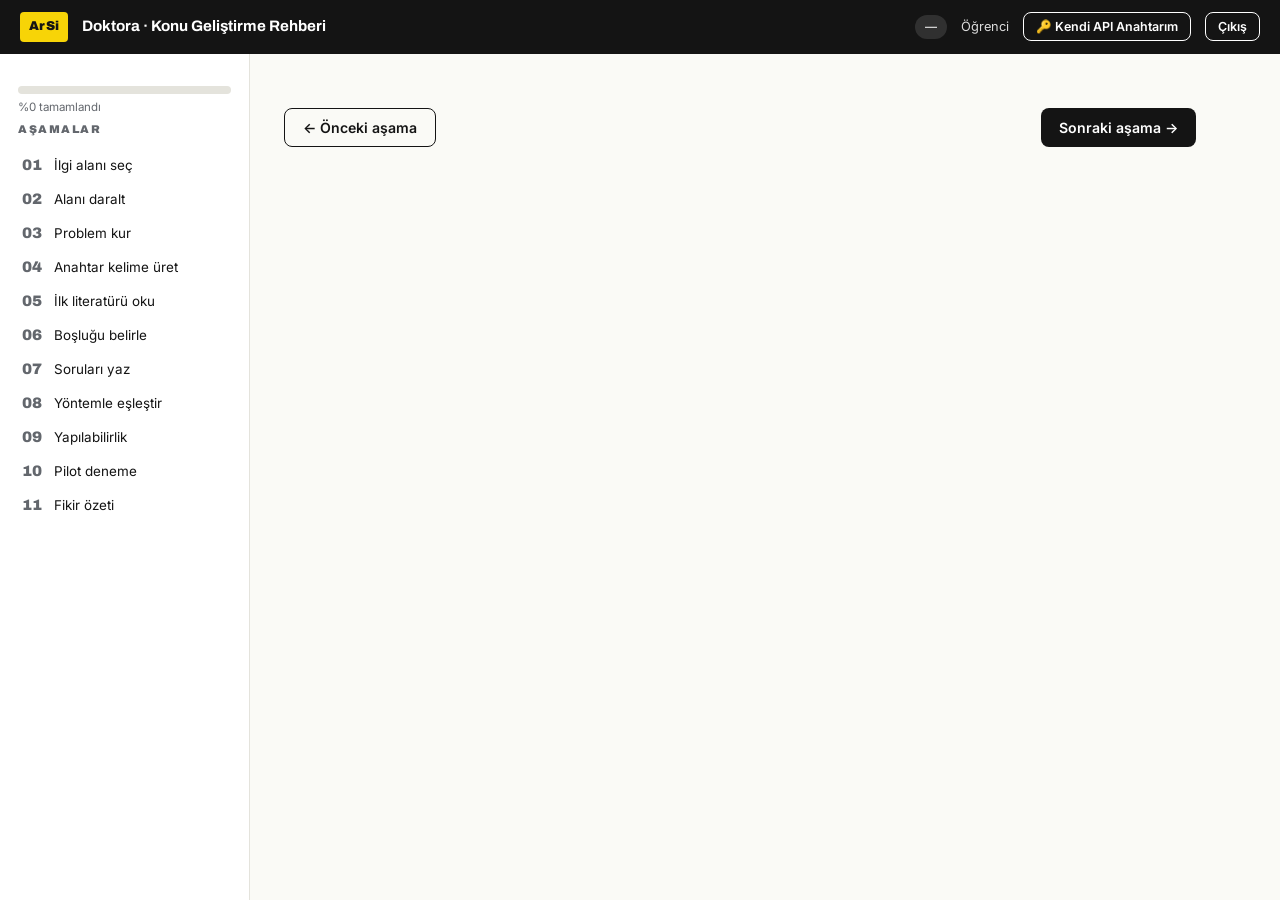
==== commit cadb1272: "Öğrenciler kendi Gemini API anahtarlarını ekleyebilir (rehber + kaydetme modalı); girilirse ortak an" ====
--- a/index.html
+++ b/index.html
@@ -10,6 +10,10 @@
 .ai-spin { display:inline-block; width:11px; height:11px; border:2px solid rgba(20,20,20,.25); border-top-color:#141414; border-radius:50%; animation: arsiSpin .7s linear infinite; margin-right:6px; vertical-align:-1px; }
 #aiStatus .ai-spin { border-color:rgba(255,255,255,.35); border-top-color:#fff; }
 .ai-btn[disabled] { opacity:.6; cursor:wait; }
+.chip { display:inline-block; padding:6px 12px; margin:3px 6px 3px 0; border:1.5px solid var(--line,#ddd); border-radius:999px; background:#fff; font-size:.86rem; cursor:pointer; transition:.15s; }
+.chip:hover { border-color:#141414; }
+.chip.active { background:#141414; color:#F7D407; border-color:#141414; font-weight:600; }
+.chip-wait { font-size:.82rem; color:#888; font-style:italic; }
 </style>
 </head>
 <body>
@@ -23,7 +27,36 @@
     <span id="saveState" class="savestate">—</span>
     <span id="aiStatus" class="savestate" hidden style="background:rgba(247,212,7,.35)"><span class="ai-spin"></span>ArSi çalışıyor…</span>
     <span class="who" id="whoAmI"></span>
+    <button class="btn sm ghost" style="border-color:#fff;color:#fff" id="myApiKeyBtn">🔑 Kendi API Anahtarım</button>
     <button class="btn sm ghost" style="border-color:#fff;color:#fff" id="logoutBtn">Çıkış</button>
+  </div>
+
+  <div class="modal-bg" id="apiKeyModalBg">
+    <div class="modal" style="max-width:640px">
+      <button class="btn sm ghost close" id="apiKeyModalClose">Kapat ✕</button>
+      <h2>Kendi Gemini API Anahtarınız</h2>
+      <p class="hint">Bu sihirbaz, önerileri üretmek için Google'ın Gemini yapay zekâsını kullanıyor. Herkes aynı ortak anahtarı kullanırsa, yoğun saatlerde geçici yavaşlamalar olabilir. <b>Kendi ücretsiz anahtarınızı</b> girerseniz, önerileriniz sadece sizin kotanızı kullanır ve başkalarından etkilenmezsiniz. Bu tamamen isteğe bağlıdır — boş bırakırsanız ortak anahtar kullanılmaya devam eder.</p>
+
+      <div class="card" style="margin:16px 0">
+        <h3>Ücretsiz anahtarı nasıl alırım? (2 dakika)</h3>
+        <ol style="margin:0;padding-left:20px;font-size:.88rem;line-height:1.8">
+          <li><a href="https://aistudio.google.com/apikey" target="_blank" rel="noopener"><b>aistudio.google.com/apikey</b></a> adresine gidin (Google/Gmail hesabınızla giriş yapın).</li>
+          <li><b>"Create API key"</b> (API anahtarı oluştur) düğmesine tıklayın.</li>
+          <li>Çıkan pencerede yeni bir proje oluşturmasına izin verin (veya mevcut bir proje seçin).</li>
+          <li>Oluşturulan anahtarı (<code>AIza…</code> veya <code>AQ…</code> ile başlar) <b>kopyalayın</b>.</li>
+          <li>Aşağıdaki kutuya yapıştırıp <b>Kaydet</b>'e basın.</li>
+        </ol>
+        <p class="hint" style="margin-top:10px">Bu anahtar tamamen ücretsizdir, kredi kartı istemez. Google'ın ücretsiz katmanı günde yüzlerce istek hakkı tanır — tek kişi için fazlasıyla yeterlidir.</p>
+      </div>
+
+      <label class="f">API anahtarınız</label>
+      <input type="text" id="myApiKeyInput" placeholder="AIza… veya AQ… ile başlayan anahtarınızı buraya yapıştırın">
+      <div class="btnrow">
+        <button class="btn acc" id="myApiKeySave" type="button">Kaydet</button>
+        <button class="btn ghost" id="myApiKeyClear" type="button">Anahtarımı sil (ortak anahtara dön)</button>
+      </div>
+      <p id="myApiKeyStatus" class="hint" style="margin-top:10px"></p>
+    </div>
   </div>
 
   <div class="layout">
@@ -50,7 +83,7 @@
         </div>
         <div class="card">
           <h3>Seçtiğim alanlar ve gerekçelerim</h3>
-          <p class="hint">Hedeflenen: her seçtiğiniz alan için neden ilginizi çektiğini, fark ettiğiniz ilk sorunu ve hangi bağlamda çalışabileceğinizi ayrı ayrı, rahatça yazabilmeniz. Yukarıda işaretlediğiniz alanlar otomatik listelenir.</p>
+          <p class="hint">Hedeflenen: sizi zorlamadan gerekçe toplamak. Aklınıza gelen kısa bir not yazın (isteğe bağlı), sonra "✨ Seçenek öner" ile yapay zekânın önerdiği kısa ifadelerden size uygun olanlara tıklayın — yazmanıza gerek kalmadan.</p>
           <div id="alanRows"></div>
           <div class="kontrol"><b>Kontrol sorusu:</b> Seçtiğim alan yalnızca popüler olduğu için mi ilgimi çekiyor, yoksa gerçekten araştırmaya değer bir sorun içeriyor mu?</div>
         </div>
@@ -68,6 +101,7 @@
         <div class="card"><h3>Veri türü</h3><div class="checks" id="veriChecks"></div></div>
         <div class="card">
           <h3>Daraltılmış konu cümlem</h3>
+          <div class="btnrow" style="margin-top:0;margin-bottom:10px"><button class="btn acc ai-btn" id="aiCumleBtn" type="button">✨ Cümleyi öner</button></div>
           <p class="hint">Bu cümle sonraki tüm aşamaların temelidir — boş bırakırsanız ilerleyebilirsiniz ama anahtar kelime üretimi ve özet aşamaları eksik kalır. En azından kabaca doldurmanız önerilir.</p>
           <textarea data-k="s2.konuCumlesi" placeholder="Geniş alan + hedef grup + odak + veri = daraltılmış konu cümlesi"></textarea>
         </div>
@@ -78,6 +112,7 @@
         <h1>Gözlemden araştırma problemine geç</h1>
         <p class="hint" style="margin-top:-8px">Burada hedeflenen: yukarıda verdiğiniz kısa yanıtları, akademik bir "araştırma problemi" paragrafına dönüştürmek. Önce soruları tek tek yanıtlayın; alttaki paragraf kutusuna, o yanıtları birleştirip kalıba oturtarak yazın — otomatik doldurma yoktur, ama yanıtlarınız zaten taslağın malzemesidir.</p>
         <div class="card">
+          <div class="btnrow" style="margin-top:0;margin-bottom:10px"><button class="btn acc ai-btn" id="aiProblemBtn" type="button">✨ Yanıtları taslak olarak öner</button></div>
           <label class="f">Ne fark ettim?</label><textarea data-k="s3.fark"></textarea>
           <label class="f">Bu durum neden önemli?</label><textarea data-k="s3.onem"></textarea>
           <label class="f">Bu durum kimleri ilgilendiriyor?</label><textarea data-k="s3.kim"></textarea>
@@ -139,7 +174,8 @@
         </div>
         <div class="card">
           <h3>Okuma sonrası kontrol</h3>
-          <p class="hint">Yukarıdaki notlarınıza bakarak bu alanları elle doldurun. (Bu adımı yapay zekâ desteğiyle otomatikleştirme özelliği yakında eklenecek.)</p>
+          <p class="hint">Yukarıdaki notlarınıza bakarak bu alanları elle doldurun, ya da aşağıdaki düğmeyle yapay zekâdan öneri isteyin.</p>
+          <div class="btnrow" style="margin-top:0;margin-bottom:10px"><button class="btn acc ai-btn" id="aiOkumaBtn" type="button">✨ Yanıtları öner</button></div>
           <input data-k="s5.yontemNotu" placeholder="Anket / görüşme / deneysel / doküman analizi / karma ...">
           <label class="f">En sık çalışılan hedef grup kim?</label>
           <input data-k="s5.grupNotu">
@@ -200,6 +236,7 @@
           <select data-k="s8.yontem" id="yontemSelect"></select>
           <label class="f">Veri kaynağı</label>
           <input data-k="s8.veriKaynagi">
+          <div class="btnrow" style="margin:0 0 4px"><button class="btn acc ai-btn" id="aiYontemBtn" type="button">✨ Veri kaynağı ve gerekçe öner</button></div>
           <label class="f">Neden uygun?</label>
           <textarea data-k="s8.gerekce"></textarea>
         </div>
@@ -220,6 +257,7 @@
             <div><label class="f">Toplama aracı</label><input data-k="s9.arac"></div>
             <div><label class="f">Etik izin gerekiyor mu? Süreç?</label><input data-k="s9.etik"></div>
           </div>
+          <div class="btnrow" style="margin:6px 0 4px"><button class="btn acc ai-btn" id="aiYapilabilirlikBtn" type="button">✨ Değerlendirme öner</button></div>
           <label class="f">Yapılabilirlik değerlendirmem</label>
           <textarea data-k="s9.degerlendirme"></textarea>
         </div>
@@ -231,6 +269,7 @@
         <p class="hint" style="margin-top:-8px">Burada hedeflenen: büyük veri toplamaya başlamadan önce fikrin küçük ölçekte işleyip işlemediğini görmek.</p>
         <div class="card"><h3>Ön araştırma türüm</h3><div class="checks" id="pilotChecks"></div></div>
         <div class="card">
+          <div class="btnrow" style="margin:0 0 4px"><button class="btn acc ai-btn" id="aiPilotBtn" type="button">✨ Deneme fikri öner</button></div>
           <label class="f">Ne denedim / deneyeceğim?</label><textarea data-k="s10.deneme"></textarea>
           <label class="f">Hangi veriyle?</label><textarea data-k="s10.veri" style="min-height:48px"></textarea>
           <label class="f">Ne fark ettim?</label><textarea data-k="s10.gozlem"></textarea>
@@ -264,6 +303,7 @@
           <label class="f">Yöntem ve gerekçesi</label><textarea data-k="s11.yontem" style="min-height:48px"></textarea>
           <label class="f">Veri kaynağı</label><textarea data-k="s11.veriKaynagi" style="min-height:48px"></textarea>
           <label class="f">Ön araştırmadan çıkan not</label><textarea data-k="s11.pilotNotu" style="min-height:48px"></textarea>
+          <div class="btnrow" style="margin:6px 0 4px"><button class="btn acc ai-btn" id="aiKatkiBtn" type="button">✨ Amaç ve beklenen katkıyı öner</button></div>
           <label class="f">Beklenen katkı</label><textarea data-k="s11.katki"></textarea>
           <label class="f">İlk kaynakça (her satıra bir kaynak)</label><textarea data-k="s11.kaynakca" style="min-height:110px"></textarea>
         </div>
@@ -296,29 +336,121 @@
 
 // ---- Gemini (yapay zekâ) desteği ----
 let GEMINI_API_KEY = null; // Firestore'daki config/app.geminiKey'den okunur (koda gömülmez)
-const GEMINI_MODEL = "gemini-2.0-flash";
+// Google modelleri sık sık kullanımdan kaldırıyor (gemini-2.0-flash, sonra
+// gemini-2.5-flash...). "gemini-flash-latest" Google'ın otomatik güncellenen
+// takma adı — her zaman o anki güncel modele işaret eder, bakım gerektirmez.
+// Yine de bir gün 404 verirse diye elle bir yedek liste de tutuyoruz.
+const GEMINI_MODEL_CANDIDATES = ["gemini-flash-latest", "gemini-2.5-flash", "gemini-2.5-flash-lite", "gemini-pro-latest"];
+let GEMINI_MODEL_WORKING = null; // ilk başarılı modeli hatırla, tekrar tekrar denemeyelim
 let aiBusyCount = 0;
 function aiBusy(on) {
   aiBusyCount += on ? 1 : -1;
   const el = document.getElementById("aiStatus");
   if (el) el.hidden = aiBusyCount <= 0;
 }
+function showAiError(msg) {
+  const el = document.getElementById("aiStatus");
+  if (!el) return;
+  el.innerHTML = "⚠ " + String(msg ?? "").replace(/[&<>"']/g, c => ({ "&":"&amp;","<":"&lt;",">":"&gt;",'"':"&quot;","'":"&#39;" }[c]));
+  el.style.background = "rgba(220,53,69,.25)";
+  el.hidden = false;
+  clearTimeout(showAiError._t);
+  showAiError._t = setTimeout(() => {
+    el.hidden = true;
+    el.innerHTML = '<span class="ai-spin"></span>ArSi çalışıyor…';
+    el.style.background = "rgba(247,212,7,.35)";
+  }, 7000);
+}
+let USING_PERSONAL_KEY = false; // true ise Firestore'daki ortak anahtar asla üzerine yazmaz
+const PERSONAL_KEY_STORAGE = "arsi_gemini_personal_key";
+function loadPersonalGeminiKey() {
+  try {
+    const k = localStorage.getItem(PERSONAL_KEY_STORAGE);
+    if (k && k.trim()) { GEMINI_API_KEY = k.trim(); USING_PERSONAL_KEY = true; }
+  } catch (e) { /* sessiz */ }
+}
+async function ensureGeminiKey() {
+  if (GEMINI_API_KEY) return GEMINI_API_KEY;
+  try {
+    const res = await fetch(`${BASE}/config/app`);
+    if (res.ok) {
+      const json = await res.json();
+      const cfg = fromFields(json.fields);
+      if (cfg && cfg.geminiKey) GEMINI_API_KEY = cfg.geminiKey;
+    }
+  } catch (e) { /* sessiz */ }
+  return GEMINI_API_KEY;
+}
+function sleep(ms) { return new Promise(r => setTimeout(r, ms)); }
+
+// Kullanıcıya gösterilecek sade, teknik olmayan hata mesajı — ham JSON asla ekrana çıkmaz
+function friendlyErrorMessage(err) {
+  const status = err?.status;
+  if (status === 503) return "Yapay zekâ şu anda çok yoğun. Lütfen birkaç saniye bekleyip tekrar deneyin.";
+  if (status === 429) return "Şu anda kullanım sınırına ulaşıldı. Lütfen biraz sonra tekrar deneyin.";
+  if (status === 401 || status === 403) return "Yapay zekâ bağlantısında bir yetkilendirme sorunu var. Lütfen yöneticinize bildirin.";
+  if (status === 500 || status === 502) return "Yapay zekâ servisinde geçici bir sorun oluştu. Lütfen birkaç saniye sonra tekrar deneyin.";
+  if (!status) return "İnternet bağlantınızı kontrol edip tekrar deneyin.";
+  return "Öneri şu anda alınamadı. Lütfen birkaç saniye sonra tekrar deneyin.";
+}
+
+async function callGeminiOnce(prompt, model) {
+  const res = await fetch(`https://generativelanguage.googleapis.com/v1beta/models/${model}:generateContent?key=${GEMINI_API_KEY}`, {
+    method: "POST",
+    headers: { "Content-Type": "application/json" },
+    body: JSON.stringify({ contents: [{ parts: [{ text: prompt }] }] })
+  });
+  if (!res.ok) {
+    const errText = await res.text().catch(() => "");
+    const err = new Error("Gemini hatası (" + res.status + ") " + errText.slice(0, 200));
+    err.status = res.status;
+    throw err;
+  }
+  const json = await res.json();
+  return (json.candidates?.[0]?.content?.parts || []).map(p => p.text || "").join("").trim();
+}
+
+// 503 (yoğunluk) ve 500/502 (geçici sunucu hatası) durumlarında birkaç kez
+// otomatik olarak yeniden dener — kullanıcı bunu fark etmez, sadece biraz
+// daha uzun sürer.
+async function callGeminiWithRetry(prompt, model, retries = 2) {
+  for (let attempt = 0; attempt <= retries; attempt++) {
+    try {
+      return await callGeminiOnce(prompt, model);
+    } catch (e) {
+      const retryable = e.status === 503 || e.status === 500 || e.status === 502;
+      if (retryable && attempt < retries) {
+        await sleep(1500 * (attempt + 1));
+        continue;
+      }
+      throw e;
+    }
+  }
+}
+
 async function callGemini(prompt) {
-  if (!GEMINI_API_KEY) throw new Error("Gemini API anahtarı henüz ayarlanmamış. /ayarlar.html sayfasından anahtarı kaydedin.");
+  await ensureGeminiKey();
+  if (!GEMINI_API_KEY) throw new Error("Gemini API anahtarı bulunamadı. /ayarlar.html sayfasından anahtarı kaydedip bu sayfayı yenileyin (F5).");
   aiBusy(true);
   try {
-    const res = await fetch(`https://generativelanguage.googleapis.com/v1beta/models/${GEMINI_MODEL}:generateContent?key=${GEMINI_API_KEY}`, {
-      method: "POST",
-      headers: { "Content-Type": "application/json" },
-      body: JSON.stringify({ contents: [{ parts: [{ text: prompt }] }] })
-    });
-    if (!res.ok) {
-      const errText = await res.text().catch(() => "");
-      throw new Error("Gemini hatası (" + res.status + ") " + errText.slice(0, 200));
+    // Daha önce çalıştığı doğrulanmış bir model varsa doğrudan onu dene
+    if (GEMINI_MODEL_WORKING) {
+      try { return await callGeminiWithRetry(prompt, GEMINI_MODEL_WORKING); }
+      catch (e) { if (e.status !== 404) throw e; GEMINI_MODEL_WORKING = null; /* model kalkmış olabilir, listeye düş */ }
     }
-    const json = await res.json();
-    const text = (json.candidates?.[0]?.content?.parts || []).map(p => p.text || "").join("");
-    return text.trim();
+    // Sırayla adayları dene; 404 (model artık yok) alırsa bir sonrakine geç
+    let lastErr = null;
+    for (const model of GEMINI_MODEL_CANDIDATES) {
+      try {
+        const result = await callGeminiWithRetry(prompt, model);
+        GEMINI_MODEL_WORKING = model; // bu model çalıştı, sonraki seferler için hatırla
+        return result;
+      } catch (e) {
+        lastErr = e;
+        if (e.status !== 404) throw e; // 404 dışındaki hatalarda (kota, yetki vb.) hemen durup göster
+      }
+    }
+    throw lastErr || new Error("Hiçbir Gemini modeli yanıt vermedi.");
   } finally {
     aiBusy(false);
   }
@@ -433,6 +565,47 @@
   location.reload();
 };
 
+// ------------------------------------------------------------
+// Kişisel Gemini API anahtarı modalı
+// ------------------------------------------------------------
+function updateMyApiKeyStatus() {
+  const st = $("#myApiKeyStatus");
+  if (!st) return;
+  if (USING_PERSONAL_KEY) {
+    st.innerHTML = "✓ Kendi anahtarınız aktif — öneriler sadece sizin kotanızı kullanıyor.";
+    st.style.color = "var(--ok)";
+  } else {
+    st.innerHTML = "Şu anda ortak (paylaşılan) anahtar kullanılıyor.";
+    st.style.color = "";
+  }
+}
+$("#myApiKeyBtn").onclick = () => {
+  $("#myApiKeyInput").value = USING_PERSONAL_KEY ? (localStorage.getItem(PERSONAL_KEY_STORAGE) || "") : "";
+  updateMyApiKeyStatus();
+  $("#apiKeyModalBg").classList.add("open");
+};
+$("#apiKeyModalClose").onclick = () => $("#apiKeyModalBg").classList.remove("open");
+$("#apiKeyModalBg").onclick = (e) => { if (e.target.id === "apiKeyModalBg") $("#apiKeyModalBg").classList.remove("open"); };
+$("#myApiKeySave").onclick = () => {
+  const v = $("#myApiKeyInput").value.trim();
+  if (!v) { alert("Lütfen önce bir anahtar yapıştırın."); return; }
+  localStorage.setItem(PERSONAL_KEY_STORAGE, v);
+  GEMINI_API_KEY = v;
+  USING_PERSONAL_KEY = true;
+  GEMINI_MODEL_WORKING = null; // yeni anahtarla hangi modelin çalıştığını baştan öğren
+  updateMyApiKeyStatus();
+  alert("Kaydedildi! Artık öneriler kendi anahtarınızla çalışacak.");
+};
+$("#myApiKeyClear").onclick = () => {
+  if (!confirm("Kendi anahtarınızı silip ortak anahtara dönmek istiyor musunuz?")) return;
+  localStorage.removeItem(PERSONAL_KEY_STORAGE);
+  USING_PERSONAL_KEY = false;
+  GEMINI_API_KEY = null;
+  GEMINI_MODEL_WORKING = null;
+  $("#myApiKeyInput").value = "";
+  updateMyApiKeyStatus();
+};
+
 (function boot() {
   let savedUid = localStorage.getItem("arsi_uid");
   let savedProfile = localStorage.getItem("arsi_profile");
@@ -444,6 +617,7 @@
   }
   uid = savedUid;
   try { profile = JSON.parse(savedProfile); } catch (e) { profile = { ad: "", soyad: "", program: "" }; }
+  loadPersonalGeminiKey();
   startApp();
 })();
 
@@ -468,7 +642,7 @@
         OPT = { ...DEFAULT_OPTIONS, ...cfg.options };
         buildDynamicUI(); restoreInputs();
       }
-      if (cfg && cfg.geminiKey) {
+      if (cfg && cfg.geminiKey && !USING_PERSONAL_KEY) {
         GEMINI_API_KEY = cfg.geminiKey;
       }
     })
@@ -608,24 +782,82 @@
   const alanlar = data["s1.alanlar"] || []; const detay = data["s1.detay"] || {};
   wrap.innerHTML = "";
   if (!alanlar.length) { wrap.innerHTML = '<p class="hint">Henüz alan seçilmedi.</p>'; return; }
+  const FIELD_LABEL = { neden: "Neden ilgimi çekiyor?", sorun: "Fark ettiğim ilk sorun", baglam: "Çalışabileceğim bağlam" };
   alanlar.forEach(a => {
     const d = detay[a] || {};
     const card = document.createElement("div");
     card.style.cssText = "border:1px solid var(--line);border-radius:8px;padding:14px 16px;margin-bottom:14px;background:#fff";
     card.innerHTML = `
       <h4 style="margin:0 0 10px;font-family:var(--display)">${esc(a)}</h4>
-      <label class="f">Neden ilgimi çekiyor?</label>
-      <textarea data-alan="${esc(a)}" data-f="neden" style="min-height:64px">${esc(d.neden || "")}</textarea>
-      <label class="f">Fark ettiğim ilk sorun</label>
-      <textarea data-alan="${esc(a)}" data-f="sorun" style="min-height:64px">${esc(d.sorun || "")}</textarea>
-      <label class="f">Çalışabileceğim bağlam</label>
-      <textarea data-alan="${esc(a)}" data-f="baglam" style="min-height:64px">${esc(d.baglam || "")}</textarea>`;
+      <label class="f">Aklınızdakileri kısaca yazın (isteğe bağlı)</label>
+      <textarea data-alan="${esc(a)}" data-f="not" style="min-height:44px" placeholder="Bu alanla ilgili aklınıza gelen herhangi bir şey…">${esc(d.not || "")}</textarea>
+      <div class="btnrow" style="margin:8px 0 12px"><button class="btn acc ai-btn ai-suggest-area" data-alan="${esc(a)}" type="button">✨ Seçenek öner</button></div>
+      ${["neden", "sorun", "baglam"].map(f => `
+        <div class="ai-chip-block" data-alan="${esc(a)}" data-field="${f}" style="margin-bottom:10px">
+          <label class="f">${FIELD_LABEL[f]}</label>
+          <div class="ai-chips"></div>
+        </div>`).join("")}
+    `;
     wrap.appendChild(card);
   });
-  wrap.querySelectorAll("textarea").forEach(ta => ta.addEventListener("input", () => {
+  wrap.querySelectorAll('textarea[data-f="not"]').forEach(ta => ta.addEventListener("input", () => {
     const det = data["s1.detay"] || {}; det[ta.dataset.alan] = det[ta.dataset.alan] || {};
-    det[ta.dataset.alan][ta.dataset.f] = ta.value; data["s1.detay"] = det; queueSave();
+    det[ta.dataset.alan].not = ta.value; data["s1.detay"] = det; queueSave();
   }));
+  wrap.querySelectorAll(".ai-suggest-area").forEach(btn => btn.onclick = () => suggestAreaOptions(btn.dataset.alan));
+  alanlar.forEach(a => renderChipsForArea(a));
+}
+
+function renderChipsForArea(alan) {
+  const oneriler = (data["s1.oneriler"] || {})[alan] || {};
+  const detay = (data["s1.detay"] || {})[alan] || {};
+  ["neden", "sorun", "baglam"].forEach(field => {
+    const block = document.querySelector(`.ai-chip-block[data-alan="${CSS.escape(alan)}"][data-field="${field}"] .ai-chips`);
+    if (!block) return;
+    const opts = oneriler[field] || [];
+    const selected = detay[field + "Sel"] || [];
+    if (!opts.length) { block.innerHTML = '<span class="chip-wait">Henüz öneri yok — yukarıdaki "Seçenek öner" düğmesine basın.</span>'; return; }
+    block.innerHTML = opts.map(o => `<button type="button" class="chip${selected.includes(o) ? " active" : ""}" data-alan="${esc(alan)}" data-field="${field}" data-opt="${esc(o)}">${esc(o)}</button>`).join("");
+    block.querySelectorAll(".chip").forEach(chip => chip.onclick = () => toggleChip(alan, field, chip.dataset.opt));
+  });
+}
+
+function toggleChip(alan, field, opt) {
+  const det = data["s1.detay"] || {}; det[alan] = det[alan] || {};
+  let sel = det[alan][field + "Sel"] || [];
+  sel = sel.includes(opt) ? sel.filter(x => x !== opt) : [...sel, opt];
+  det[alan][field + "Sel"] = sel;
+  det[alan][field] = sel.join("; ");
+  data["s1.detay"] = det;
+  renderChipsForArea(alan);
+  queueSave();
+}
+
+async function suggestAreaOptions(alan) {
+  const btn = document.querySelector(`.ai-suggest-area[data-alan="${CSS.escape(alan)}"]`);
+  if (btn) { btn.disabled = true; btn.textContent = "Öneriler hazırlanıyor…"; }
+  try {
+    const not = ((data["s1.detay"] || {})[alan] || {}).not || "";
+    const prompt = `Sen bir akademik araştırma danışmanısın. Bir doktora öğrencisi "${alan}" alanını seçti${not ? ` ve şu notu yazdı: "${not}"` : ""}. Aşağıdaki üç soru için, öğrencinin tıklayıp seçebileceği, her biri en fazla 8 kelimelik, somut ve birbirinden farklı 5'er kısa seçenek üret. Sadece şu JSON formatında yanıt ver, başka açıklama ekleme: {"neden":["...","...","...","...","..."],"sorun":["...","...","...","...","..."],"baglam":["...","...","...","...","..."]}
+
+Sorular:
+1. neden: Bu alan öğrencinin neden ilgisini çekiyor olabilir?
+2. sorun: Bu alanda fark edilebilecek ilk somut sorun ne olabilir?
+3. baglam: Bu alan hangi bağlamlarda (hedef grup, ortam, kurum) çalışılabilir?`;
+    const raw = await callGemini(prompt);
+    const obj = extractJson(raw);
+    if (obj) {
+      const oneriler = data["s1.oneriler"] || {};
+      oneriler[alan] = obj;
+      data["s1.oneriler"] = oneriler;
+      queueSave();
+      renderChipsForArea(alan);
+    }
+  } catch (err) {
+    alert(friendlyErrorMessage(err));
+  } finally {
+    if (btn) { btn.disabled = false; btn.textContent = "✨ Seçenek öner"; }
+  }
 }
 
 $("#komboBtn").onclick = () => {
@@ -768,6 +1000,7 @@
     queueSave();
   } catch (err) {
     console.error("Çeviri hatası:", err);
+    showAiError(friendlyErrorMessage(err));
   } finally {
     rowTranslating[prefix] = false;
   }
@@ -797,7 +1030,7 @@
       queueSave();
     }
   } catch (err) {
-    alert("Öneri alınamadı: " + err.message);
+    alert(friendlyErrorMessage(err));
   } finally {
     btn.disabled = false;
   }
@@ -830,10 +1063,164 @@
       queueSave();
     }
   } catch (err) {
-    alert("Öneri alınamadı: " + err.message);
+    alert(friendlyErrorMessage(err));
   } finally {
     btn.disabled = false;
   }
+};
+
+// ------------------------------------------------------------
+// Diğer aşamalar için ortak AI doldurma yardımcıları
+// ------------------------------------------------------------
+async function aiFillJsonFields(btn, checkKeys, promptText, fieldMap) {
+  const filled = checkKeys.some(k => (data[k] || "").trim());
+  if (filled && !confirm("Mevcut yanıtların üzerine yazılacak. Devam edilsin mi?")) return;
+  const orig = btn.textContent;
+  btn.disabled = true; btn.textContent = "Hazırlanıyor…";
+  try {
+    const raw = await callGemini(promptText);
+    const obj = extractJson(raw);
+    if (obj) {
+      Object.entries(fieldMap).forEach(([jsonKey, dataKey]) => {
+        if (obj[jsonKey]) {
+          const el = document.querySelector(`[data-k="${dataKey}"]`);
+          if (el) el.value = obj[jsonKey];
+          data[dataKey] = obj[jsonKey];
+        }
+      });
+      queueSave();
+    } else {
+      alert("Yapay zekâdan geçerli bir yanıt alınamadı, tekrar deneyin.");
+    }
+  } catch (err) {
+    alert(friendlyErrorMessage(err));
+  } finally {
+    btn.disabled = false; btn.textContent = orig;
+  }
+}
+async function aiFillText(btn, checkKey, dataKey, promptText) {
+  const filled = (data[checkKey] || "").trim();
+  if (filled && !confirm("Mevcut metin üzerine yazılacak. Devam edilsin mi?")) return;
+  const orig = btn.textContent;
+  btn.disabled = true; btn.textContent = "Hazırlanıyor…";
+  try {
+    const raw = await callGemini(promptText);
+    if (raw) {
+      const el = document.querySelector(`[data-k="${dataKey}"]`);
+      if (el) el.value = raw;
+      data[dataKey] = raw;
+      queueSave();
+    }
+  } catch (err) {
+    alert(friendlyErrorMessage(err));
+  } finally {
+    btn.disabled = false; btn.textContent = orig;
+  }
+}
+
+// ------------------------------------------------------------
+// AŞAMA 2: daraltılmış konu cümlesi önerisi
+// ------------------------------------------------------------
+$("#aiCumleBtn").onclick = () => {
+  const prompt = `Sen bir akademik araştırma danışmanısın. Aşağıdaki seçimlere dayanarak "geniş alan + hedef grup + odak + veri" mantığıyla TEK bir Türkçe "daraltılmış konu cümlesi" öner (tek cümle, akademik dil). Sadece cümleyi yaz, başka açıklama, tırnak işareti ekleme.
+
+Seçilen alan(lar): ${(data["s1.alanlar"] || []).join(", ") || "—"}
+Hedef grup: ${(data["s2.hedef"] || []).join(", ") || "—"}
+Beceri/odak: ${(data["s2.beceri"] || []).join(", ") || "—"}
+Araç: ${(data["s2.arac"] || []).join(", ") || "—"}
+Bağlam: ${(data["s2.baglam"] || []).join(", ") || "—"}
+Veri türü: ${(data["s2.veri"] || []).join(", ") || "—"}`;
+  aiFillText($("#aiCumleBtn"), "s2.konuCumlesi", "s2.konuCumlesi", prompt);
+};
+
+// ------------------------------------------------------------
+// AŞAMA 3: gözlemden probleme taslak önerisi
+// ------------------------------------------------------------
+$("#aiProblemBtn").onclick = () => {
+  const prompt = `Sen bir akademik araştırma danışmanısın. Aşağıdaki bağlama dayanarak, bir doktora öğrencisinin aşağıdaki beş soruya vereceği kısa Türkçe taslak yanıtları VE bunları birleştiren bir "problem paragrafı" öner. Paragraf kalıbı: "Mevcut durumda ... görülmektedir. Ancak ... konusunda yeterli bilgi bulunmamaktadır. Bu nedenle ... konusunun incelenmesi önem taşımaktadır." Sadece şu JSON formatında yanıt ver, başka açıklama ekleme: {"fark":"...","onem":"...","kim":"...","veri":"...","katki":"...","paragraf":"..."}
+
+Seçilen alan(lar): ${(data["s1.alanlar"] || []).join(", ") || "—"}
+Daraltılmış konu cümlesi: ${data["s2.konuCumlesi"] || "—"}`;
+  aiFillJsonFields($("#aiProblemBtn"), ["s3.paragraf"], prompt, {
+    fark: "s3.fark", onem: "s3.onem", kim: "s3.kim", veri: "s3.veri", katki: "s3.katki", paragraf: "s3.paragraf"
+  });
+};
+
+// ------------------------------------------------------------
+// AŞAMA 5: okuma sonrası kontrol önerisi
+// ------------------------------------------------------------
+$("#aiOkumaBtn").onclick = () => {
+  const notlar = (data["s5.kaynaklar"] || []).map(r => `- ${r.kaynak}: amaç: ${r.amac || "—"}; yöntem: ${r.yontem || "—"}; bulgu: ${r.bulgu || "—"}; anlamı: ${r.anlam || "—"}`).join("\n");
+  const prompt = `Sen bir akademik araştırma danışmanısın. Aşağıdaki literatür notlarına dayanarak üç kısa Türkçe yanıt öner. Sadece şu JSON formatında yanıt ver, başka açıklama ekleme: {"yontemNotu":"...","grupNotu":"...","eksikNotu":"..."}
+
+Sorular:
+1. yontemNotu: Bu çalışmalarda en sık kullanılan yöntem/veri türü nedir? (kısa ifade)
+2. grupNotu: En sık çalışılan hedef grup kimdir? (kısa ifade)
+3. eksikNotu: Bu çalışmalarda eksik kalan yön ne olabilir? (1-2 cümle)
+
+Literatür notları:
+${notlar || "—"}`;
+  aiFillJsonFields($("#aiOkumaBtn"), ["s5.yontemNotu"], prompt, {
+    yontemNotu: "s5.yontemNotu", grupNotu: "s5.grupNotu", eksikNotu: "s5.eksikNotu"
+  });
+};
+
+// ------------------------------------------------------------
+// AŞAMA 8: veri kaynağı ve gerekçe önerisi
+// ------------------------------------------------------------
+$("#aiYontemBtn").onclick = () => {
+  const prompt = `Sen bir akademik araştırma danışmanısın. Aşağıdaki bilgilere dayanarak kısa bir "veri kaynağı" tanımı ve bu yöntemin neden uygun olduğuna dair kısa bir gerekçe öner (Türkçe, akademik dil). Sadece şu JSON formatında yanıt ver, başka açıklama ekleme: {"veriKaynagi":"...","gerekce":"..."}
+
+Sorumun tipi: ${data["s8.tip"] || "—"}
+Seçtiğim yöntem: ${data["s8.yontem"] || "—"}
+Daraltılmış konu: ${data["s2.konuCumlesi"] || "—"}
+Hedef grup: ${(data["s2.hedef"] || []).join(", ") || "—"}`;
+  aiFillJsonFields($("#aiYontemBtn"), ["s8.gerekce"], prompt, {
+    veriKaynagi: "s8.veriKaynagi", gerekce: "s8.gerekce"
+  });
+};
+
+// ------------------------------------------------------------
+// AŞAMA 9: yapılabilirlik değerlendirmesi önerisi
+// ------------------------------------------------------------
+$("#aiYapilabilirlikBtn").onclick = () => {
+  const prompt = `Sen bir akademik araştırma danışmanısın. Aşağıdaki bilgilere dayanarak yapılabilirlik planlaması için kısa Türkçe öneriler ver. Bunlar gerçek veri değil, öğrencinin başlangıç noktası olarak düzenleyebileceği makul varsayımlardır. Sadece şu JSON formatında yanıt ver, başka açıklama ekleme: {"kimden":"...","sayi":"...","sure":"...","arac":"...","etik":"...","degerlendirme":"..."}
+
+Yöntem: ${data["s8.yontem"] || "—"}
+Veri kaynağı: ${data["s8.veriKaynagi"] || "—"}
+Hedef grup: ${(data["s2.hedef"] || []).join(", ") || "—"}
+Daraltılmış konu: ${data["s2.konuCumlesi"] || "—"}`;
+  aiFillJsonFields($("#aiYapilabilirlikBtn"), ["s9.degerlendirme"], prompt, {
+    kimden: "s9.kimden", sayi: "s9.sayi", sure: "s9.sure", arac: "s9.arac", etik: "s9.etik", degerlendirme: "s9.degerlendirme"
+  });
+};
+
+// ------------------------------------------------------------
+// AŞAMA 10: pilot deneme fikri önerisi
+// ------------------------------------------------------------
+$("#aiPilotBtn").onclick = () => {
+  const prompt = `Sen bir akademik araştırma danışmanısın. Aşağıdaki bilgilere dayanarak, öğrencinin büyük veri toplamadan önce deneyebileceği küçük ölçekli bir ön deneme (pilot) fikri öner (2-3 cümle, Türkçe, somut ve uygulanabilir). Bu bir plan önerisidir, sonuç uydurma. Sadece öneri metnini yaz, başka açıklama ekleme.
+
+Ön araştırma türü: ${(data["s10.tur"] || []).join(", ") || "—"}
+Yöntem: ${data["s8.yontem"] || "—"}
+Veri kaynağı: ${data["s8.veriKaynagi"] || data["s9.veri"] || "—"}
+Daraltılmış konu: ${data["s2.konuCumlesi"] || "—"}`;
+  aiFillText($("#aiPilotBtn"), "s10.deneme", "s10.deneme", prompt);
+};
+
+// ------------------------------------------------------------
+// AŞAMA 11: amaç ve beklenen katkı önerisi
+// ------------------------------------------------------------
+$("#aiKatkiBtn").onclick = () => {
+  const prompt = `Sen bir akademik araştırma danışmanısın. Aşağıdaki bilgilere dayanarak çalışmanın "amacı" ve "beklenen katkısı" için kısa Türkçe metinler öner (her biri 1-2 cümle, akademik dil). Sadece şu JSON formatında yanıt ver, başka açıklama ekleme: {"amac":"...","katki":"..."}
+
+Daraltılmış konu: ${data["s2.konuCumlesi"] || "—"}
+Problem: ${data["s3.paragraf"] || "—"}
+Araştırma boşluğu: ${data["s6.paragraf"] || "—"}
+Ana araştırma sorusu: ${data["s7.ana"] || "—"}`;
+  aiFillJsonFields($("#aiKatkiBtn"), ["s11.katki"], prompt, {
+    amac: "s11.amac", katki: "s11.katki"
+  });
 };
 
 function restoreInputs() {
